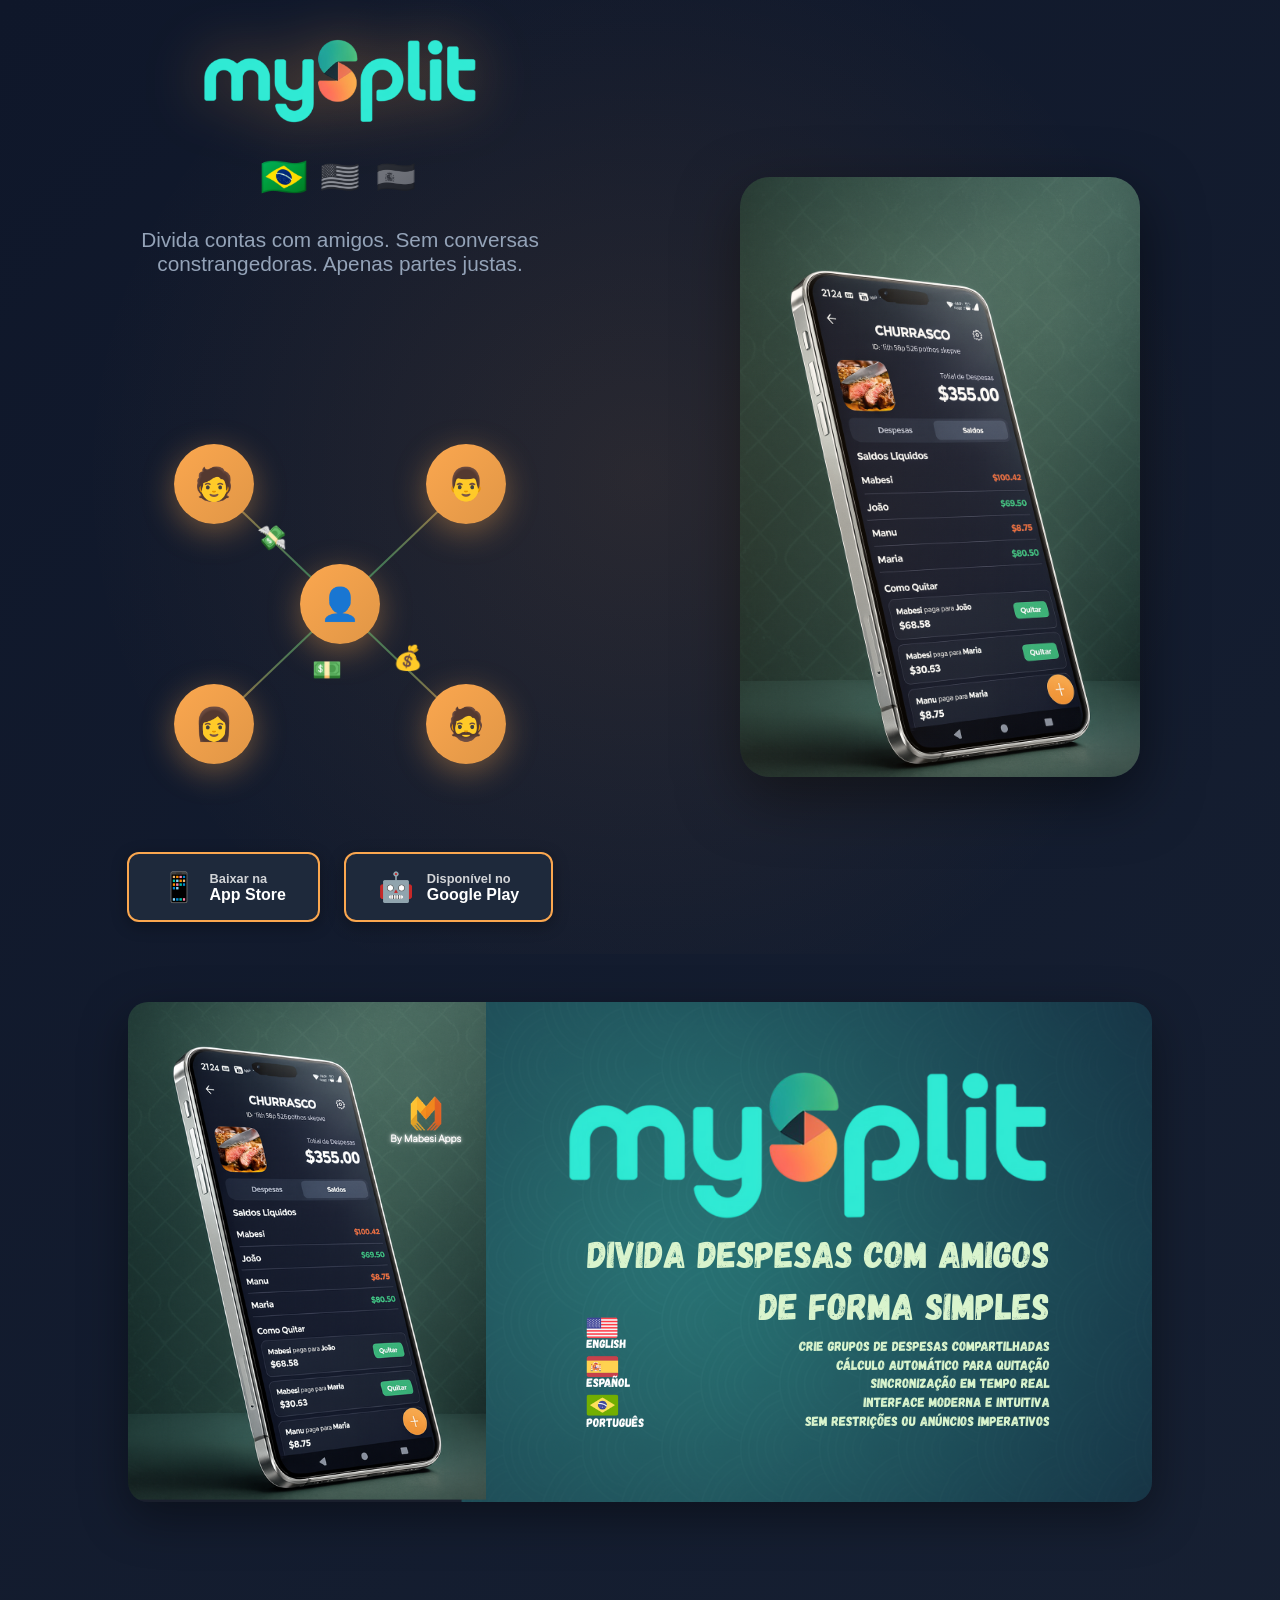
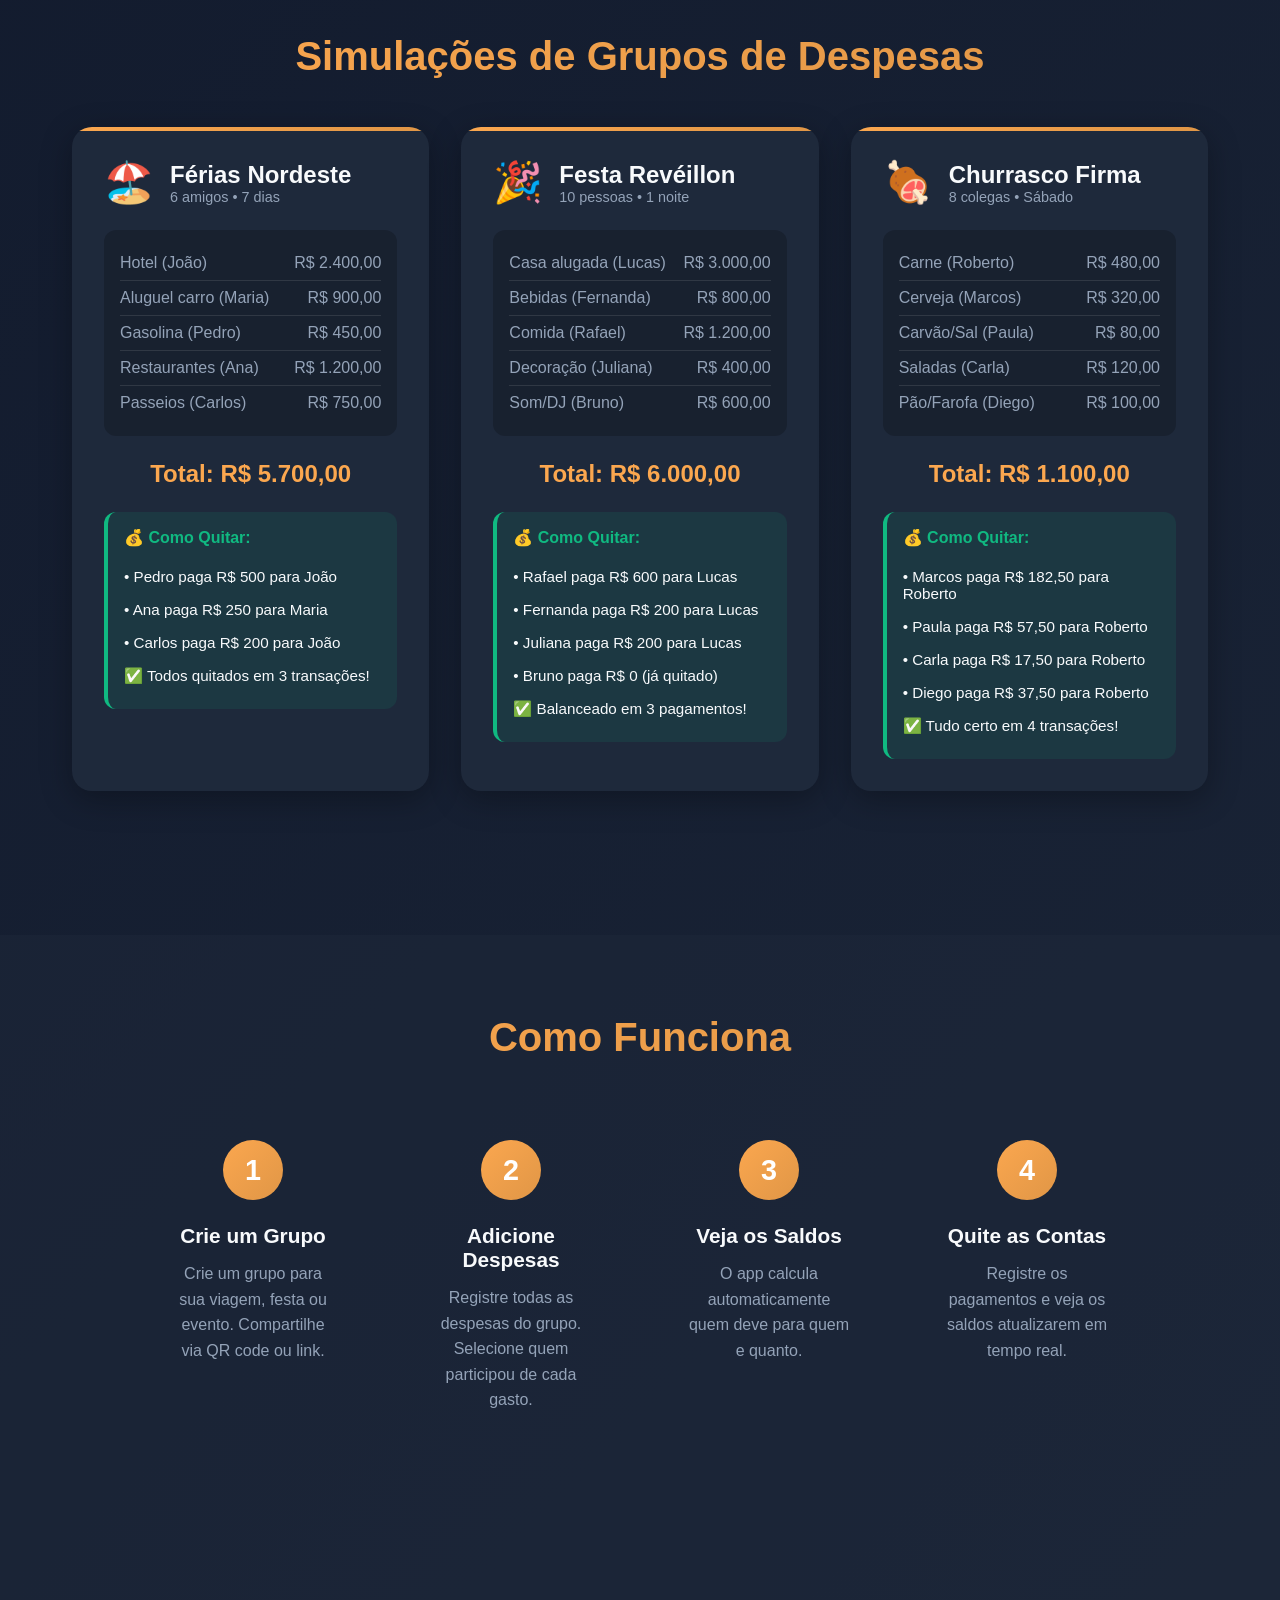
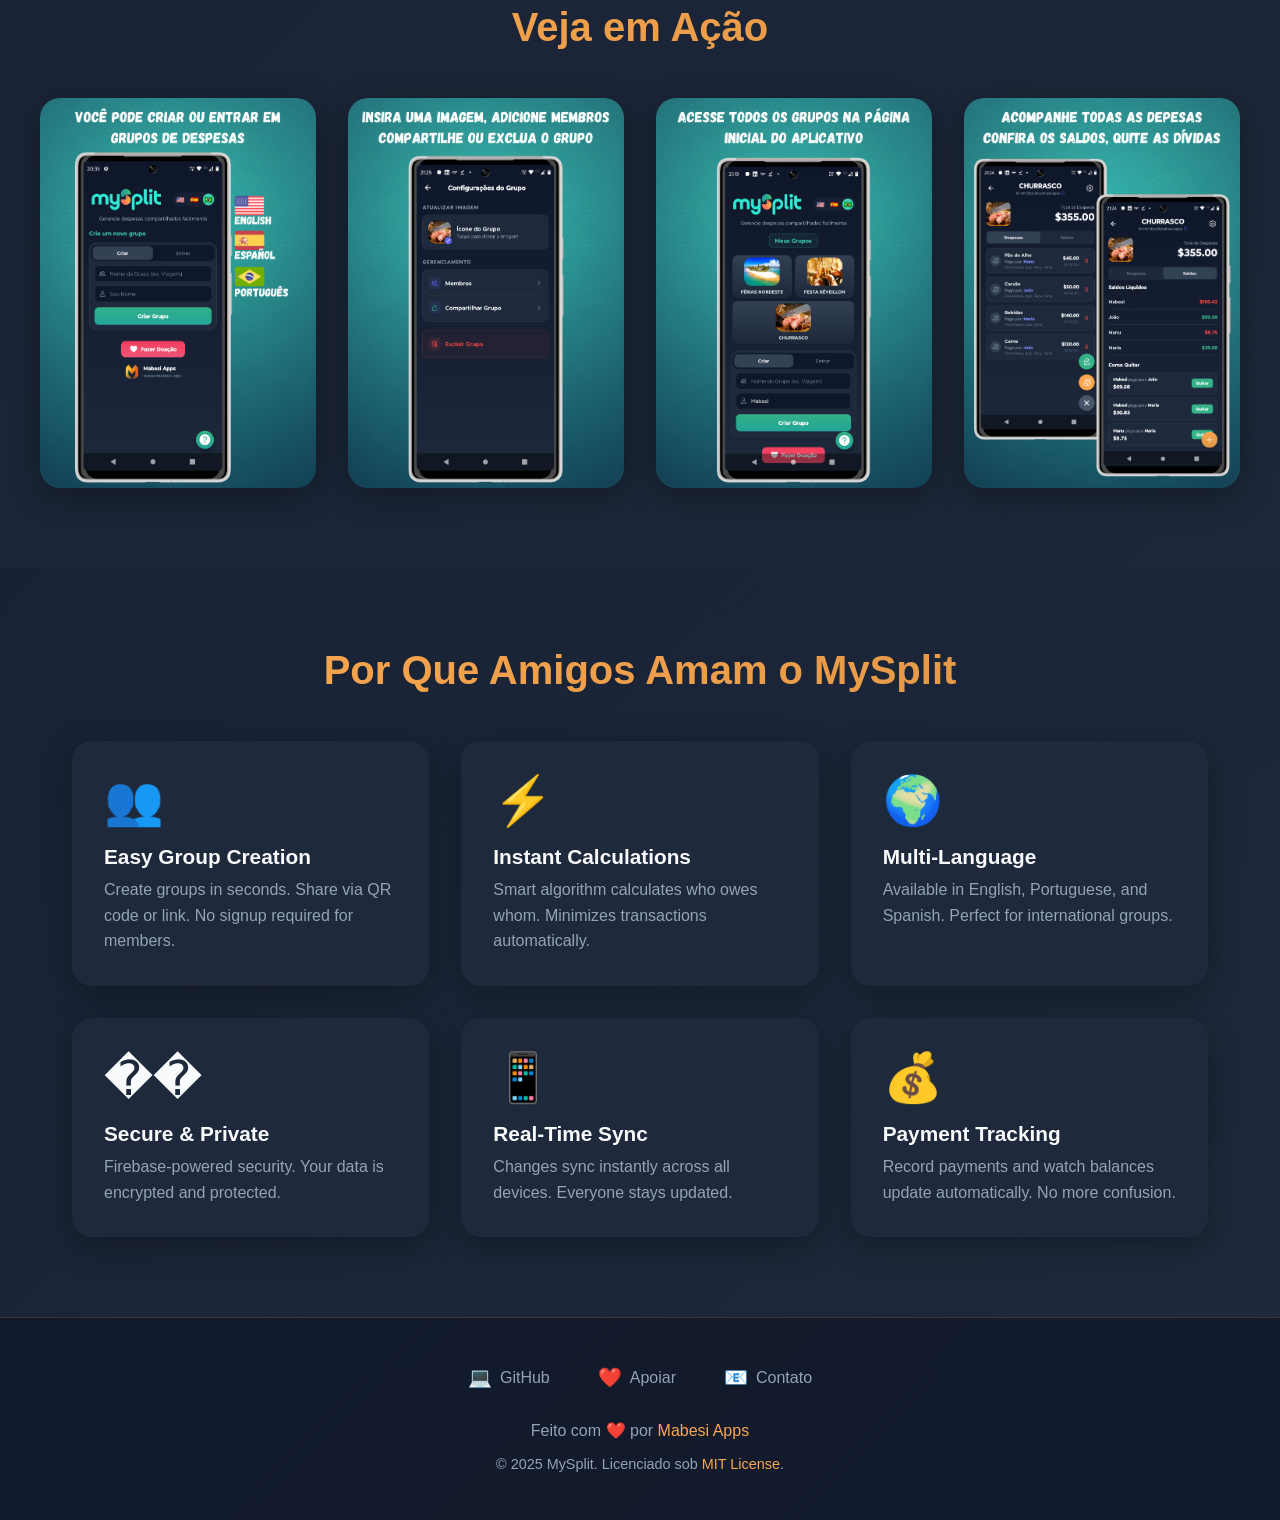
==== mysplit/index.html @ 04f7680a "Add donate and MySplit app pages." ====
<!DOCTYPE html>
<html lang="en">

<head>
    <meta charset="UTF-8">
    <meta name="viewport" content="width=device-width, initial-scale=1.0">
    <title>MySplit - Split Bills with Friends</title>
    <link rel="icon" type="image/x-icon" href="img/favicon.ico">
    <style>
        * {
            margin: 0;
            padding: 0;
            box-sizing: border-box;
        }

        :root {
            --primary-orange: #fba74f;
            --secondary-orange: #e09646;
            --dark-bg: #0F172A;
            --card-bg: #1E293B;
            --text-light: #F8FAFC;
            --text-gray: #94A3B8;
            --success-green: #10B981;
            --pending-orange: #fba74f;
        }

        body {
            font-family: 'Segoe UI', Tahoma, Geneva, Verdana, sans-serif;
            background: linear-gradient(135deg, #0F172A 0%, #1E293B 100%);
            color: var(--text-light);
            overflow-x: hidden;
        }

        .hero {
            min-height: 100vh;
            display: grid;
            grid-template-columns: 1fr 1fr;
            gap: 3rem;
            align-items: center;
            padding: 2rem 4rem;
            position: relative;
            overflow: hidden;
        }

        .hero-left {
            display: flex;
            flex-direction: column;
            align-items: center;
            justify-content: center;
        }

        .hero-right {
            display: flex;
            align-items: center;
            justify-content: center;
        }

        .smartphone-mockup {
            max-width: 400px;
            width: 100%;
            height: auto;
            border-radius: 30px;
            box-shadow: 0 20px 60px rgba(0, 0, 0, 0.5);
            animation: float 6s ease-in-out infinite;
        }

        @keyframes float {

            0%,
            100% {
                transform: translateY(0px);
            }

            50% {
                transform: translateY(-20px);
            }
        }

        .hero::before {
            content: '';
            position: absolute;
            top: 0;
            left: 0;
            right: 0;
            bottom: 0;
            background: radial-gradient(circle at 50% 50%, rgba(251, 167, 79, 0.1) 0%, transparent 70%);
            pointer-events: none;
        }

        .logo-container {
            text-align: center;
            margin-bottom: 2rem;
            z-index: 10;
        }

        .logo-container img {
            width: 280px;
            height: auto;
            margin-bottom: 1.5rem;
            filter: drop-shadow(0 0 30px rgba(251, 167, 79, 0.4));
        }

        .language-switcher {
            display: flex;
            gap: 1rem;
            justify-content: center;
            margin-bottom: 2rem;
        }

        .lang-flag {
            font-size: 2rem;
            cursor: pointer;
            opacity: 0.5;
            transition: all 0.3s ease;
            filter: grayscale(100%);
        }

        .lang-flag:hover,
        .lang-flag.active {
            opacity: 1;
            filter: grayscale(0%);
            transform: scale(1.2);
        }

        .hero p {
            font-size: 1.3rem;
            color: var(--text-gray);
            max-width: 600px;
            margin: 0 auto 3rem;
            text-align: center;
        }

        .avatar-network {
            position: relative;
            width: 100%;
            max-width: 800px;
            height: 400px;
            margin: 3rem auto;
        }

        .avatar {
            position: absolute;
            width: 80px;
            height: 80px;
            border-radius: 50%;
            background: linear-gradient(135deg, var(--primary-orange), var(--secondary-orange));
            display: flex;
            align-items: center;
            justify-content: center;
            font-size: 2rem;
            font-weight: bold;
            color: white;
            box-shadow: 0 8px 32px rgba(251, 167, 79, 0.4);
            cursor: pointer;
            transition: transform 0.3s ease;
            z-index: 5;
        }

        .avatar:hover {
            transform: scale(1.1);
        }

        .avatar-1 {
            top: 50%;
            left: 50%;
            transform: translate(-50%, -50%);
        }

        .avatar-2 {
            top: 10%;
            left: 20%;
        }

        .avatar-3 {
            top: 10%;
            right: 20%;
        }

        .avatar-4 {
            bottom: 10%;
            left: 20%;
        }

        .avatar-5 {
            bottom: 10%;
            right: 20%;
        }

        .connection-line {
            position: absolute;
            height: 2px;
            background: linear-gradient(90deg, var(--success-green), var(--pending-orange));
            transform-origin: left center;
            opacity: 0.6;
            z-index: 1;
        }

        .money-flow {
            position: absolute;
            font-size: 1.5rem;
            animation: flow 3s ease-in-out infinite;
            z-index: 10;
        }

        @keyframes flow {

            0%,
            100% {
                opacity: 0;
                transform: translateY(0);
            }

            50% {
                opacity: 1;
                transform: translateY(-20px);
            }
        }

        .store-buttons {
            display: flex;
            gap: 1.5rem;
            justify-content: center;
            flex-wrap: wrap;
            z-index: 10;
        }

        .store-button {
            display: inline-flex;
            align-items: center;
            gap: 0.8rem;
            padding: 1rem 2rem;
            font-size: 1rem;
            font-weight: 600;
            color: white;
            background: var(--card-bg);
            border: 2px solid var(--primary-orange);
            border-radius: 12px;
            cursor: pointer;
            text-decoration: none;
            box-shadow: 0 4px 16px rgba(0, 0, 0, 0.3);
            transition: all 0.3s ease;
        }

        .store-button:hover {
            transform: translateY(-3px);
            box-shadow: 0 8px 24px rgba(251, 167, 79, 0.4);
            background: rgba(251, 167, 79, 0.1);
        }

        .store-icon {
            font-size: 1.8rem;
        }

        /* Banner Section */
        .banner-section {
            padding: 3rem 2rem;
            text-align: center;
        }

        .banner-section img {
            max-width: 100%;
            height: auto;
            border-radius: 20px;
            box-shadow: 0 16px 48px rgba(0, 0, 0, 0.4);
        }

        /* Simulations Section */
        .simulations-section {
            padding: 5rem 2rem;
            max-width: 1200px;
            margin: 0 auto;
        }

        .stories-section {
            padding: 5rem 2rem;
            max-width: 1200px;
            margin: 0 auto;
        }

        .section-title {
            text-align: center;
            font-size: 2.5rem;
            font-weight: 800;
            margin-bottom: 3rem;
            background: linear-gradient(135deg, var(--primary-orange), var(--secondary-orange));
            -webkit-background-clip: text;
            -webkit-text-fill-color: transparent;
            background-clip: text;
        }

        .stories-grid {
            display: grid;
            grid-template-columns: repeat(auto-fit, minmax(300px, 1fr));
            gap: 2rem;
            margin-bottom: 4rem;
        }

        .simulation-card {
            background: var(--card-bg);
            border-radius: 20px;
            padding: 2rem;
            box-shadow: 0 8px 32px rgba(0, 0, 0, 0.3);
            transition: transform 0.3s ease, box-shadow 0.3s ease;
            position: relative;
            overflow: hidden;
        }

        .simulation-card::before {
            content: '';
            position: absolute;
            top: 0;
            left: 0;
            right: 0;
            height: 4px;
            background: linear-gradient(90deg, var(--primary-orange), var(--secondary-orange));
        }

        .simulation-card:hover {
            transform: translateY(-10px);
            box-shadow: 0 16px 48px rgba(251, 167, 79, 0.3);
        }

        .simulation-header {
            display: flex;
            align-items: center;
            gap: 1rem;
            margin-bottom: 1.5rem;
        }

        .simulation-icon {
            font-size: 2.5rem;
        }

        .simulation-title {
            font-size: 1.5rem;
            font-weight: 700;
        }

        .simulation-subtitle {
            color: var(--text-gray);
            font-size: 0.9rem;
        }

        .expense-list {
            margin: 1.5rem 0;
            padding: 1rem;
            background: rgba(0, 0, 0, 0.2);
            border-radius: 12px;
        }

        .expense-item {
            display: flex;
            justify-content: space-between;
            padding: 0.5rem 0;
            color: var(--text-gray);
            border-bottom: 1px solid rgba(255, 255, 255, 0.1);
        }

        .expense-item:last-child {
            border-bottom: none;
        }

        .expense-total {
            font-size: 1.5rem;
            font-weight: 800;
            color: var(--primary-orange);
            margin: 1rem 0;
            text-align: center;
        }

        .settlement-section {
            margin-top: 1.5rem;
            padding: 1rem;
            background: rgba(16, 185, 129, 0.1);
            border-radius: 12px;
            border-left: 4px solid var(--success-green);
        }

        .settlement-title {
            font-weight: 700;
            color: var(--success-green);
            margin-bottom: 0.8rem;
        }

        .settlement-item {
            padding: 0.5rem 0;
            color: var(--text-light);
            font-size: 0.95rem;
        }

        .screenshots-section {
            padding: 5rem 2rem;
            background: rgba(30, 41, 59, 0.5);
        }

        .screenshots-container {
            max-width: 1200px;
            margin: 0 auto;
            display: grid;
            grid-template-columns: repeat(auto-fit, minmax(250px, 1fr));
            gap: 2rem;
        }

        .screenshot-card {
            border-radius: 20px;
            overflow: hidden;
            box-shadow: 0 8px 32px rgba(0, 0, 0, 0.3);
            transition: transform 0.3s ease;
        }

        .screenshot-card:hover {
            transform: scale(1.05);
        }

        .screenshot-card img {
            width: 100%;
            height: auto;
            display: block;
        }

        /* How It Works Section */
        .how-it-works {
            padding: 5rem 2rem;
            background: rgba(30, 41, 59, 0.5);
        }

        .how-it-works-container {
            max-width: 1000px;
            margin: 0 auto;
        }

        .steps-grid {
            display: grid;
            grid-template-columns: repeat(4, 1fr);
            gap: 2rem;
            margin-top: 3rem;
        }

        .step-card {
            text-align: center;
            padding: 2rem;
        }

        .step-number {
            width: 60px;
            height: 60px;
            margin: 0 auto 1.5rem;
            background: linear-gradient(135deg, var(--primary-orange), var(--secondary-orange));
            border-radius: 50%;
            display: flex;
            align-items: center;
            justify-content: center;
            font-size: 1.8rem;
            font-weight: 800;
            color: white;
        }

        .step-title {
            font-size: 1.3rem;
            font-weight: 700;
            margin-bottom: 0.8rem;
        }

        .step-description {
            color: var(--text-gray);
            line-height: 1.6;
        }

        .smartphone-preview {
            text-align: center;
            margin-top: 3rem;
        }

        .smartphone-preview img {
            max-width: 300px;
            height: auto;
            border-radius: 20px;
            box-shadow: 0 16px 48px rgba(0, 0, 0, 0.4);
        }

        .live-stats {
            padding: 5rem 2rem;
            text-align: center;
        }

        .stats-grid {
            display: grid;
            grid-template-columns: repeat(auto-fit, minmax(200px, 1fr));
            gap: 2rem;
            max-width: 1000px;
            margin: 3rem auto;
        }

        .stat-card {
            background: var(--card-bg);
            padding: 2rem;
            border-radius: 20px;
            box-shadow: 0 8px 32px rgba(0, 0, 0, 0.3);
        }

        .stat-number {
            font-size: 3rem;
            font-weight: 800;
            background: linear-gradient(135deg, var(--primary-orange), var(--secondary-orange));
            -webkit-background-clip: text;
            -webkit-text-fill-color: transparent;
            background-clip: text;
        }

        .stat-label {
            color: var(--text-gray);
            margin-top: 0.5rem;
        }

        .features-section {
            padding: 5rem 2rem;
            max-width: 1200px;
            margin: 0 auto;
        }

        .features-grid {
            display: grid;
            grid-template-columns: repeat(auto-fit, minmax(280px, 1fr));
            gap: 2rem;
        }

        .feature-card {
            background: var(--card-bg);
            padding: 2rem;
            border-radius: 20px;
            box-shadow: 0 8px 32px rgba(0, 0, 0, 0.3);
            transition: all 0.3s ease;
        }

        .feature-card:hover {
            transform: translateY(-5px);
            box-shadow: 0 12px 48px rgba(251, 167, 79, 0.2);
        }

        .feature-icon {
            font-size: 3rem;
            margin-bottom: 1rem;
        }

        .feature-title {
            font-size: 1.3rem;
            font-weight: 700;
            margin-bottom: 0.5rem;
        }

        .feature-description {
            color: var(--text-gray);
            line-height: 1.6;
        }

        footer {
            padding: 3rem 2rem;
            text-align: center;
            background: rgba(15, 23, 42, 0.8);
            border-top: 1px solid rgba(251, 167, 79, 0.2);
        }

        .footer-links {
            display: flex;
            justify-content: center;
            gap: 3rem;
            margin-bottom: 2rem;
            flex-wrap: wrap;
        }

        .footer-link {
            display: flex;
            align-items: center;
            gap: 0.5rem;
            color: var(--text-gray);
            text-decoration: none;
            transition: all 0.3s ease;
        }

        .footer-link:hover {
            color: var(--primary-orange);
            transform: translateY(-2px);
        }

        .footer-link-icon {
            font-size: 1.2rem;
        }

        @media (max-width: 1024px) {
            .hero {
                grid-template-columns: 1fr;
                padding: 2rem;
            }

            .hero-right {
                order: -1;
            }

            .smartphone-mockup {
                max-width: 300px;
            }

            .steps-grid {
                grid-template-columns: repeat(2, 1fr);
            }
        }

        @media (max-width: 768px) {
            .logo-container img {
                width: 200px;
            }

            .hero p {
                font-size: 1.1rem;
            }

            .avatar-network {
                height: 300px;
            }

            .steps-grid {
                grid-template-columns: 1fr;
            }

            .avatar {
                width: 60px;
                height: 60px;
                font-size: 1.5rem;
            }

            .section-title {
                font-size: 2rem;
            }
        }
    </style>
</head>

<body>
    <section class="hero">
        <div class="hero-left">
            <div class="logo-container">
                <img src="img/logo.png" alt="MySplit Logo">
                <div class="language-switcher">
                    <span class="lang-flag" data-lang="pt" title="Português">🇧🇷</span>
                    <span class="lang-flag" data-lang="en" title="English">🇺🇸</span>
                    <span class="lang-flag" data-lang="es" title="Español">🇪🇸</span>
                </div>
                <p class="hero-subtitle">Split bills with friends. No awkward conversations. Just fair shares.</p>
            </div>

            <div class="avatar-network">
                <div class="avatar avatar-1">👤</div>
                <div class="avatar avatar-2">🧑</div>
                <div class="avatar avatar-3">👨</div>
                <div class="avatar avatar-4">👩</div>
                <div class="avatar avatar-5">🧔</div>

                <div class="money-flow" style="top: 30%; left: 35%;">💸</div>
                <div class="money-flow" style="top: 60%; right: 35%; animation-delay: 1s;">💰</div>
                <div class="money-flow" style="bottom: 30%; left: 45%; animation-delay: 2s;">💵</div>
            </div>

            <div class="store-buttons">
                <a href="#" class="store-button">
                    <span class="store-icon">📱</span>
                    <div>
                        <div style="font-size: 0.8rem; opacity: 0.8;" class="store-text-small">Download on the</div>
                        <div class="store-text-large">App Store</div>
                    </div>
                </a>
                <a href="#" class="store-button">
                    <span class="store-icon">🤖</span>
                    <div>
                        <div style="font-size: 0.8rem; opacity: 0.8;" class="store-text-small">Get it on</div>
                        <div class="store-text-large">Google Play</div>
                    </div>
                </a>
            </div>
        </div>

        <div class="hero-right">
            <img src="img/01_smartphone_view.png" alt="MySplit App" class="smartphone-mockup">
        </div>
    </section>

    <!-- Banner Section -->
    <section class="banner-section">
        <img src="img/banner.png" alt="MySplit Banner">
    </section>

    <!-- Simulations Section -->
    <section class="simulations-section">
        <h2 class="section-title">Simulações de Grupos de Despesas</h2>
        <div class="stories-grid">
            <div class="simulation-card">
                <div class="simulation-header">
                    <span class="simulation-icon">🏖️</span>
                    <div>
                        <div class="simulation-title">Férias Nordeste</div>
                        <div class="simulation-subtitle">6 amigos • 7 dias</div>
                    </div>
                </div>

                <div class="expense-list">
                    <div class="expense-item">
                        <span>Hotel (João)</span>
                        <span>R$ 2.400,00</span>
                    </div>
                    <div class="expense-item">
                        <span>Aluguel carro (Maria)</span>
                        <span>R$ 900,00</span>
                    </div>
                    <div class="expense-item">
                        <span>Gasolina (Pedro)</span>
                        <span>R$ 450,00</span>
                    </div>
                    <div class="expense-item">
                        <span>Restaurantes (Ana)</span>
                        <span>R$ 1.200,00</span>
                    </div>
                    <div class="expense-item">
                        <span>Passeios (Carlos)</span>
                        <span>R$ 750,00</span>
                    </div>
                </div>

                <div class="expense-total">Total: R$ 5.700,00</div>

                <div class="settlement-section">
                    <div class="settlement-title">💰 Como Quitar:</div>
                    <div class="settlement-item">• Pedro paga R$ 500 para João</div>
                    <div class="settlement-item">• Ana paga R$ 250 para Maria</div>
                    <div class="settlement-item">• Carlos paga R$ 200 para João</div>
                    <div class="settlement-item">✅ Todos quitados em 3 transações!</div>
                </div>
            </div>

            <div class="simulation-card">
                <div class="simulation-header">
                    <span class="simulation-icon">🎉</span>
                    <div>
                        <div class="simulation-title">Festa Revéillon</div>
                        <div class="simulation-subtitle">10 pessoas • 1 noite</div>
                    </div>
                </div>

                <div class="expense-list">
                    <div class="expense-item">
                        <span>Casa alugada (Lucas)</span>
                        <span>R$ 3.000,00</span>
                    </div>
                    <div class="expense-item">
                        <span>Bebidas (Fernanda)</span>
                        <span>R$ 800,00</span>
                    </div>
                    <div class="expense-item">
                        <span>Comida (Rafael)</span>
                        <span>R$ 1.200,00</span>
                    </div>
                    <div class="expense-item">
                        <span>Decoração (Juliana)</span>
                        <span>R$ 400,00</span>
                    </div>
                    <div class="expense-item">
                        <span>Som/DJ (Bruno)</span>
                        <span>R$ 600,00</span>
                    </div>
                </div>

                <div class="expense-total">Total: R$ 6.000,00</div>

                <div class="settlement-section">
                    <div class="settlement-title">💰 Como Quitar:</div>
                    <div class="settlement-item">• Rafael paga R$ 600 para Lucas</div>
                    <div class="settlement-item">• Fernanda paga R$ 200 para Lucas</div>
                    <div class="settlement-item">• Juliana paga R$ 200 para Lucas</div>
                    <div class="settlement-item">• Bruno paga R$ 0 (já quitado)</div>
                    <div class="settlement-item">✅ Balanceado em 3 pagamentos!</div>
                </div>
            </div>

            <div class="simulation-card">
                <div class="simulation-header">
                    <span class="simulation-icon">🍖</span>
                    <div>
                        <div class="simulation-title">Churrasco Firma</div>
                        <div class="simulation-subtitle">8 colegas • Sábado</div>
                    </div>
                </div>

                <div class="expense-list">
                    <div class="expense-item">
                        <span>Carne (Roberto)</span>
                        <span>R$ 480,00</span>
                    </div>
                    <div class="expense-item">
                        <span>Cerveja (Marcos)</span>
                        <span>R$ 320,00</span>
                    </div>
                    <div class="expense-item">
                        <span>Carvão/Sal (Paula)</span>
                        <span>R$ 80,00</span>
                    </div>
                    <div class="expense-item">
                        <span>Saladas (Carla)</span>
                        <span>R$ 120,00</span>
                    </div>
                    <div class="expense-item">
                        <span>Pão/Farofa (Diego)</span>
                        <span>R$ 100,00</span>
                    </div>
                </div>

                <div class="expense-total">Total: R$ 1.100,00</div>

                <div class="settlement-section">
                    <div class="settlement-title">💰 Como Quitar:</div>
                    <div class="settlement-item">• Marcos paga R$ 182,50 para Roberto</div>
                    <div class="settlement-item">• Paula paga R$ 57,50 para Roberto</div>
                    <div class="settlement-item">• Carla paga R$ 17,50 para Roberto</div>
                    <div class="settlement-item">• Diego paga R$ 37,50 para Roberto</div>
                    <div class="settlement-item">✅ Tudo certo em 4 transações!</div>
                </div>
            </div>
        </div>
    </section>

    <!-- How It Works Section -->
    <section class="how-it-works">
        <div class="how-it-works-container">
            <h2 class="section-title">Como Funciona</h2>
            <div class="steps-grid">
                <div class="step-card">
                    <div class="step-number">1</div>
                    <div class="step-title">Crie um Grupo</div>
                    <div class="step-description">
                        Crie um grupo para sua viagem, festa ou evento. Compartilhe via QR code ou link.
                    </div>
                </div>
                <div class="step-card">
                    <div class="step-number">2</div>
                    <div class="step-title">Adicione Despesas</div>
                    <div class="step-description">
                        Registre todas as despesas do grupo. Selecione quem participou de cada gasto.
                    </div>
                </div>
                <div class="step-card">
                    <div class="step-number">3</div>
                    <div class="step-title">Veja os Saldos</div>
                    <div class="step-description">
                        O app calcula automaticamente quem deve para quem e quanto.
                    </div>
                </div>
                <div class="step-card">
                    <div class="step-number">4</div>
                    <div class="step-title">Quite as Contas</div>
                    <div class="step-description">
                        Registre os pagamentos e veja os saldos atualizarem em tempo real.
                    </div>
                </div>
            </div>
        </div>
    </section>

    <!-- Screenshots Section -->
    <section class="screenshots-section">
        <h2 class="section-title">Veja em Ação</h2>
        <div class="screenshots-container">
            <div class="screenshot-card">
                <img src="img/2_create_group.png" alt="Criar Grupo">
            </div>
            <div class="screenshot-card">
                <img src="img/3_config_group.png" alt="Configurar Grupo">
            </div>
            <div class="screenshot-card">
                <img src="img/4_view_groups.png" alt="Ver Grupos">
            </div>
            <div class="screenshot-card">
                <img src="img/5_bills_balances.png" alt="Contas e Saldos">
            </div>
        </div>
    </section>

    <section class="features-section">
        <h2 class="section-title">Why Friends Love MySplit</h2>
        <div class="features-grid">
            <div class="feature-card">
                <div class="feature-icon">👥</div>
                <div class="feature-title">Easy Group Creation</div>
                <div class="feature-description">
                    Create groups in seconds. Share via QR code or link. No signup required for members.
                </div>
            </div>

            <div class="feature-card">
                <div class="feature-icon">⚡</div>
                <div class="feature-title">Instant Calculations</div>
                <div class="feature-description">
                    Smart algorithm calculates who owes whom. Minimizes transactions automatically.
                </div>
            </div>

            <div class="feature-card">
                <div class="feature-icon">🌍</div>
                <div class="feature-title">Multi-Language</div>
                <div class="feature-description">
                    Available in English, Portuguese, and Spanish. Perfect for international groups.
                </div>
            </div>

            <div class="feature-card">
                <div class="feature-icon">��</div>
                <div class="feature-title">Secure & Private</div>
                <div class="feature-description">
                    Firebase-powered security. Your data is encrypted and protected.
                </div>
            </div>

            <div class="feature-card">
                <div class="feature-icon">📱</div>
                <div class="feature-title">Real-Time Sync</div>
                <div class="feature-description">
                    Changes sync instantly across all devices. Everyone stays updated.
                </div>
            </div>

            <div class="feature-card">
                <div class="feature-icon">💰</div>
                <div class="feature-title">Payment Tracking</div>
                <div class="feature-description">
                    Record payments and watch balances update automatically. No more confusion.
                </div>
            </div>
        </div>
    </section>

    <!-- Footer -->
    <footer>
        <div class="footer-links">
            <a href="https://github.com/mabesi/MySplit" target="_blank" class="footer-link">
                <span class="footer-link-icon">💻</span>
                <span>GitHub</span>
            </a>
            <a href="https://mabesi.github.io/apps/donate.html" target="_blank" class="footer-link">
                <span class="footer-link-icon">❤️</span>
                <span>Apoiar</span>
            </a>
            <a href="mailto:mabesiapps@gmail.com" class="footer-link">
                <span class="footer-link-icon">📧</span>
                <span>Contato</span>
            </a>
        </div>
        <p style="color: var(--text-gray);">
            Feito com ❤️ por <a href="https://mabesi.github.io/apps" target="_blank"
                style="color: var(--primary-orange); text-decoration: none;">Mabesi Apps</a>
        </p>
        <p style="color: var(--text-gray); margin-top: 1rem; font-size: 0.9rem;">
            © 2025 MySplit. Licenciado sob <a href="https://opensource.org/license/MIT" target="_blank"
                style="color: var(--primary-orange); text-decoration: none;">MIT License</a>.
        </p>
    </footer>

    <script>
        // Draw connection lines between avatars
        function drawConnections() {
            const network = document.querySelector('.avatar-network');
            const avatars = document.querySelectorAll('.avatar');
            const center = avatars[0];

            for (let i = 1; i < avatars.length; i++) {
                const avatar = avatars[i];
                const line = document.createElement('div');
                line.className = 'connection-line';

                const centerRect = center.getBoundingClientRect();
                const avatarRect = avatar.getBoundingClientRect();
                const networkRect = network.getBoundingClientRect();

                const x1 = centerRect.left + centerRect.width / 2 - networkRect.left;
                const y1 = centerRect.top + centerRect.height / 2 - networkRect.top;
                const x2 = avatarRect.left + avatarRect.width / 2 - networkRect.left;
                const y2 = avatarRect.top + avatarRect.height / 2 - networkRect.top;

                const length = Math.sqrt(Math.pow(x2 - x1, 2) + Math.pow(y2 - y1, 2));
                const angle = Math.atan2(y2 - y1, x2 - x1) * 180 / Math.PI;

                line.style.width = length + 'px';
                line.style.left = x1 + 'px';
                line.style.top = y1 + 'px';
                line.style.transform = 'rotate(' + angle + 'deg)';

                network.appendChild(line);
            }
        }

        window.addEventListener('load', drawConnections);
        window.addEventListener('resize', () => {
            document.querySelectorAll('.connection-line').forEach(line => line.remove());
            drawConnections();
        });
    </script>
</body>

</html>
<script>
    // Translations
    const translations = {
        pt: {
            heroSubtitle: "Divida contas com amigos. Sem conversas constrangedoras. Apenas partes justas.",
            storeSmall1: "Baixar na",
            storeLarge1: "App Store",
            storeSmall2: "Disponível no",
            storeLarge2: "Google Play",
            simulationsTitle: "Simulações de Grupos de Despesas",
            howItWorksTitle: "Como Funciona",
            step1Title: "Crie um Grupo",
            step1Desc: "Crie um grupo para sua viagem, festa ou evento. Compartilhe via QR code ou link.",
            step2Title: "Adicione Despesas",
            step2Desc: "Registre todas as despesas do grupo. Selecione quem participou de cada gasto.",
            step3Title: "Veja os Saldos",
            step3Desc: "O app calcula automaticamente quem deve para quem e quanto.",
            step4Title: "Quite as Contas",
            step4Desc: "Registre os pagamentos e veja os saldos atualizarem em tempo real.",
            screenshotsTitle: "Veja em Ação",
            featuresTitle: "Por Que Amigos Amam o MySplit",
            footerMade: "Feito com ❤️ por",
            footerCopyright: "© 2025 MySplit. Licenciado sob"
        },
        en: {
            heroSubtitle: "Split bills with friends. No awkward conversations. Just fair shares.",
            storeSmall1: "Download on the",
            storeLarge1: "App Store",
            storeSmall2: "Get it on",
            storeLarge2: "Google Play",
            simulationsTitle: "Expense Group Simulations",
            howItWorksTitle: "How It Works",
            step1Title: "Create a Group",
            step1Desc: "Create a group for your trip, party or event. Share via QR code or link.",
            step2Title: "Add Expenses",
            step2Desc: "Record all group expenses. Select who participated in each expense.",
            step3Title: "View Balances",
            step3Desc: "The app automatically calculates who owes whom and how much.",
            step4Title: "Settle Up",
            step4Desc: "Record payments and watch balances update in real-time.",
            screenshotsTitle: "See It In Action",
            featuresTitle: "Why Friends Love MySplit",
            footerMade: "Made with ❤️ by",
            footerCopyright: "© 2025 MySplit. Licensed under"
        },
        es: {
            heroSubtitle: "Divide cuentas con amigos. Sin conversaciones incómodas. Solo partes justas.",
            storeSmall1: "Descargar en",
            storeLarge1: "App Store",
            storeSmall2: "Disponible en",
            storeLarge2: "Google Play",
            simulationsTitle: "Simulaciones de Grupos de Gastos",
            howItWorksTitle: "Cómo Funciona",
            step1Title: "Crea un Grupo",
            step1Desc: "Crea un grupo para tu viaje, fiesta o evento. Comparte vía código QR o enlace.",
            step2Title: "Añade Gastos",
            step2Desc: "Registra todos los gastos del grupo. Selecciona quién participó en cada gasto.",
            step3Title: "Ver Saldos",
            step3Desc: "La app calcula automáticamente quién debe a quién y cuánto.",
            step4Title: "Saldar Cuentas",
            step4Desc: "Registra los pagos y observa cómo se actualizan los saldos en tiempo real.",
            screenshotsTitle: "Míralo en Acción",
            featuresTitle: "Por Qué Los Amigos Aman MySplit",
            footerMade: "Hecho con ❤️ por",
            footerCopyright: "© 2025 MySplit. Licenciado bajo"
        }
    };

    // Set initial language
    let currentLang = 'pt';

    // Apply translations
    function applyTranslations(lang) {
        currentLang = lang;
        const t = translations[lang];

        // Update text content
        document.querySelector('.hero-subtitle').textContent = t.heroSubtitle;
        document.querySelectorAll('.store-text-small')[0].textContent = t.storeSmall1;
        document.querySelectorAll('.store-text-large')[0].textContent = t.storeLarge1;
        document.querySelectorAll('.store-text-small')[1].textContent = t.storeSmall2;
        document.querySelectorAll('.store-text-large')[1].textContent = t.storeLarge2;

        // Update section titles
        const sectionTitles = document.querySelectorAll('.section-title');
        if (sectionTitles[0]) sectionTitles[0].textContent = t.simulationsTitle;
        if (sectionTitles[1]) sectionTitles[1].textContent = t.howItWorksTitle;
        if (sectionTitles[2]) sectionTitles[2].textContent = t.screenshotsTitle;
        if (sectionTitles[3]) sectionTitles[3].textContent = t.featuresTitle;

        // Update steps
        const stepTitles = document.querySelectorAll('.step-title');
        const stepDescs = document.querySelectorAll('.step-description');
        if (stepTitles[0]) stepTitles[0].textContent = t.step1Title;
        if (stepDescs[0]) stepDescs[0].textContent = t.step1Desc;
        if (stepTitles[1]) stepTitles[1].textContent = t.step2Title;
        if (stepDescs[1]) stepDescs[1].textContent = t.step2Desc;
        if (stepTitles[2]) stepTitles[2].textContent = t.step3Title;
        if (stepDescs[2]) stepDescs[2].textContent = t.step3Desc;
        if (stepTitles[3]) stepTitles[3].textContent = t.step4Title;
        if (stepDescs[3]) stepDescs[3].textContent = t.step4Desc;

        // Update active flag
        document.querySelectorAll('.lang-flag').forEach(flag => {
            flag.classList.remove('active');
            if (flag.dataset.lang === lang) {
                flag.classList.add('active');
            }
        });

        // Save preference
        localStorage.setItem('mysplit-lang', lang);
    }

    // Language switcher event listeners
    document.addEventListener('DOMContentLoaded', () => {
        // Load saved language or default to pt
        const savedLang = localStorage.getItem('mysplit-lang') || 'pt';
        applyTranslations(savedLang);

        // Add click listeners to flags
        document.querySelectorAll('.lang-flag').forEach(flag => {
            flag.addEventListener('click', () => {
                applyTranslations(flag.dataset.lang);
            });
        });
    });
</script>
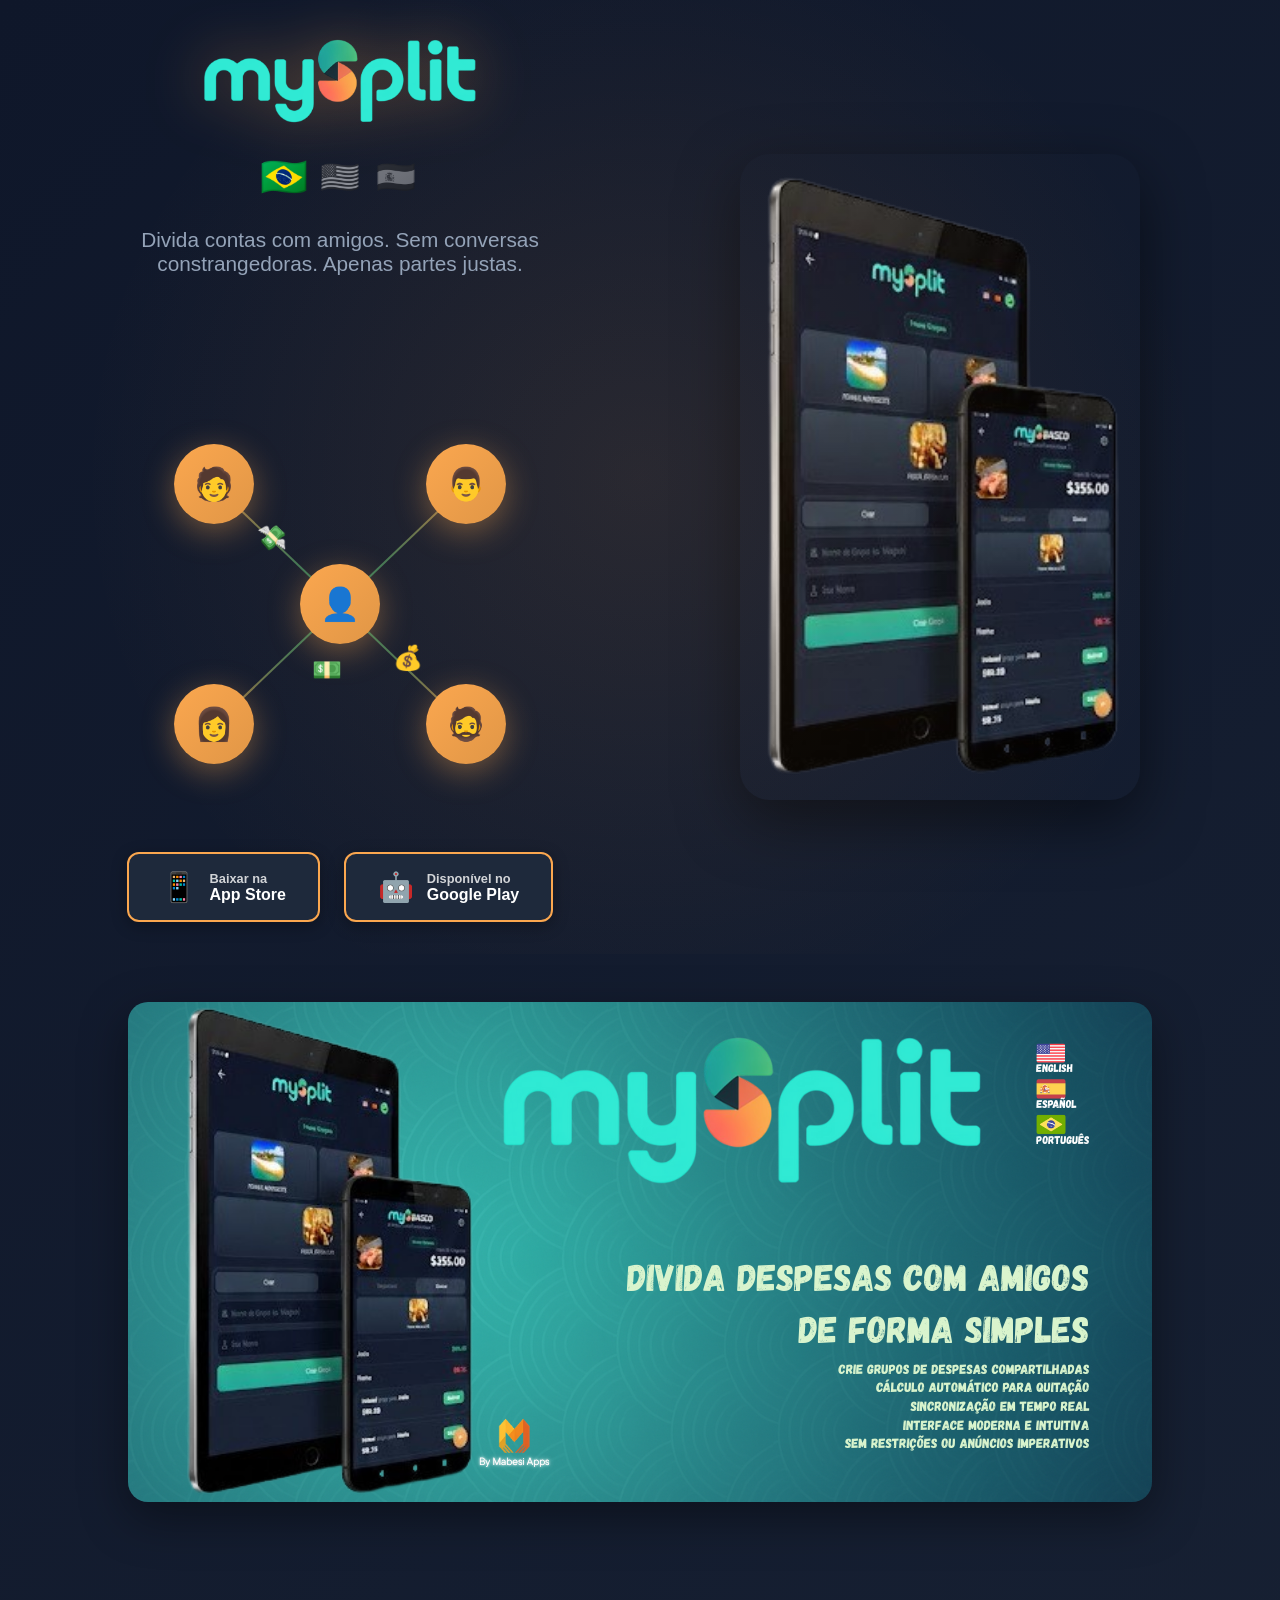
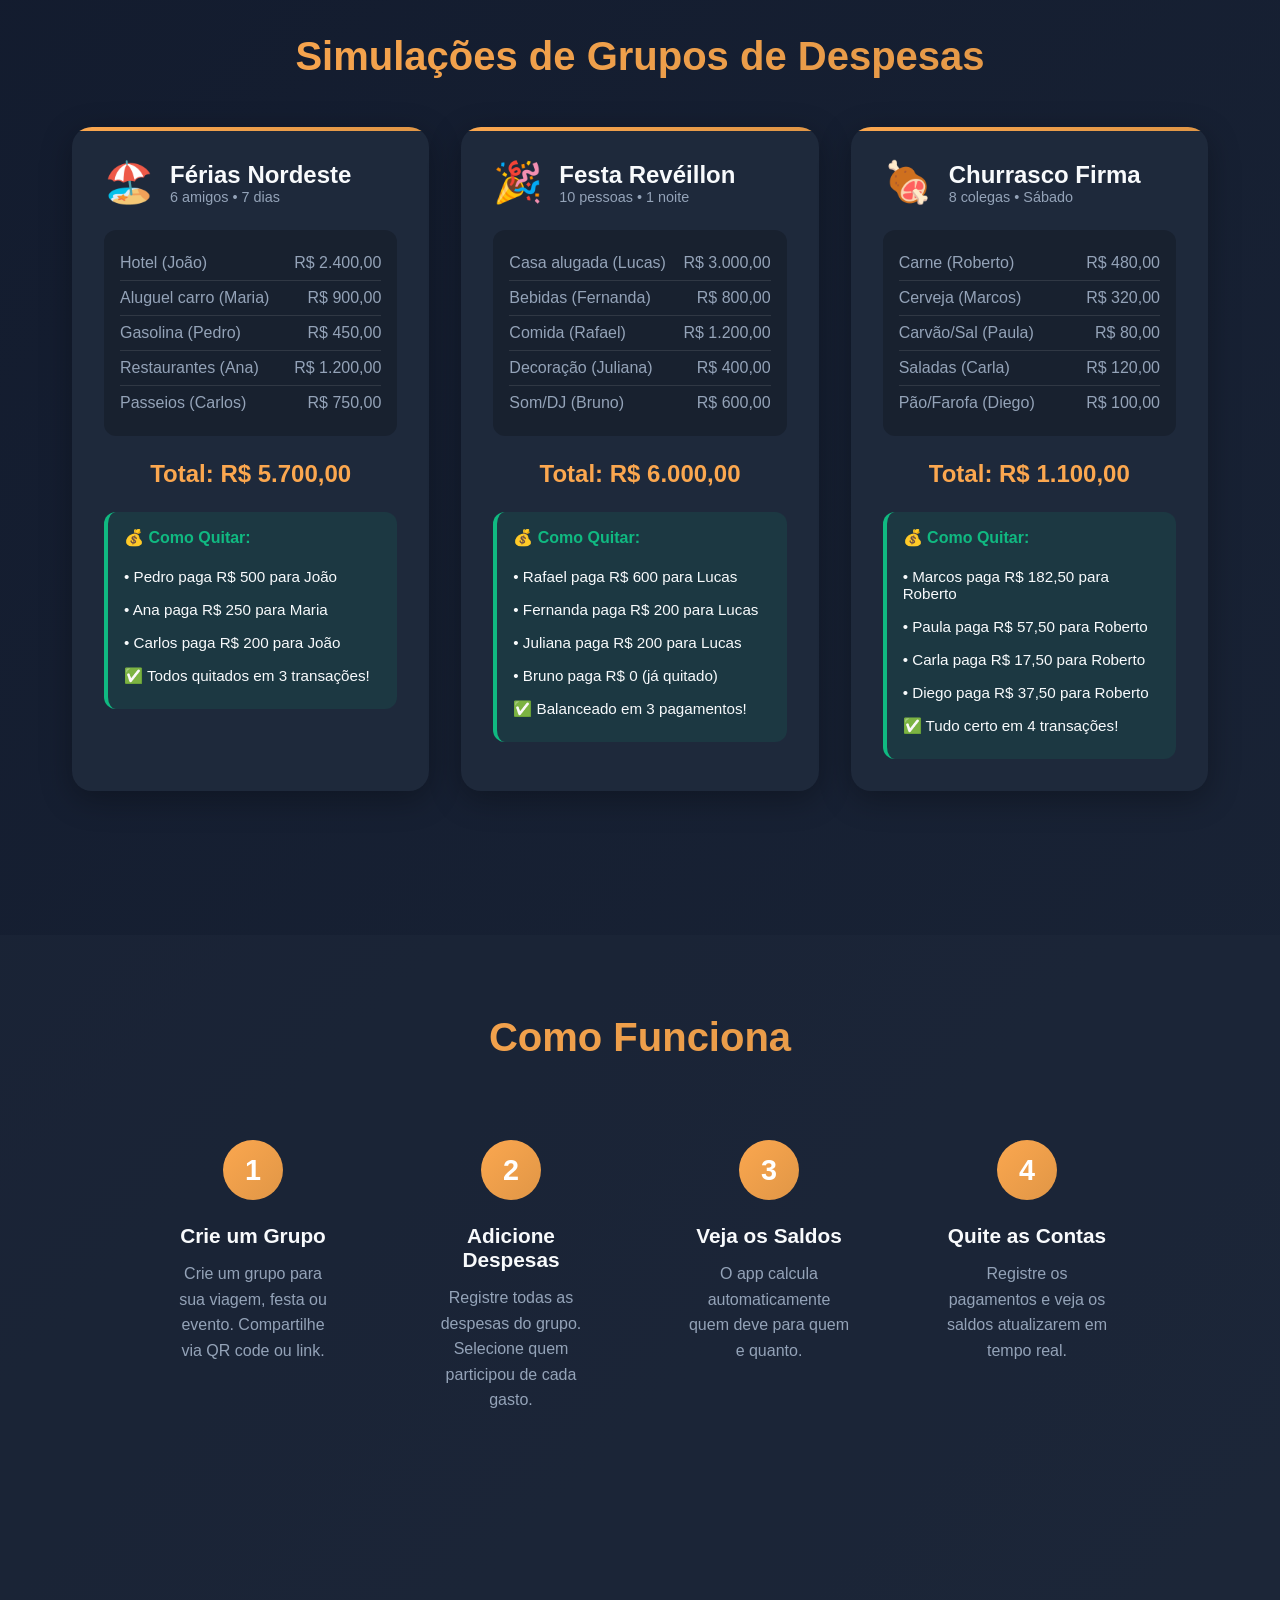
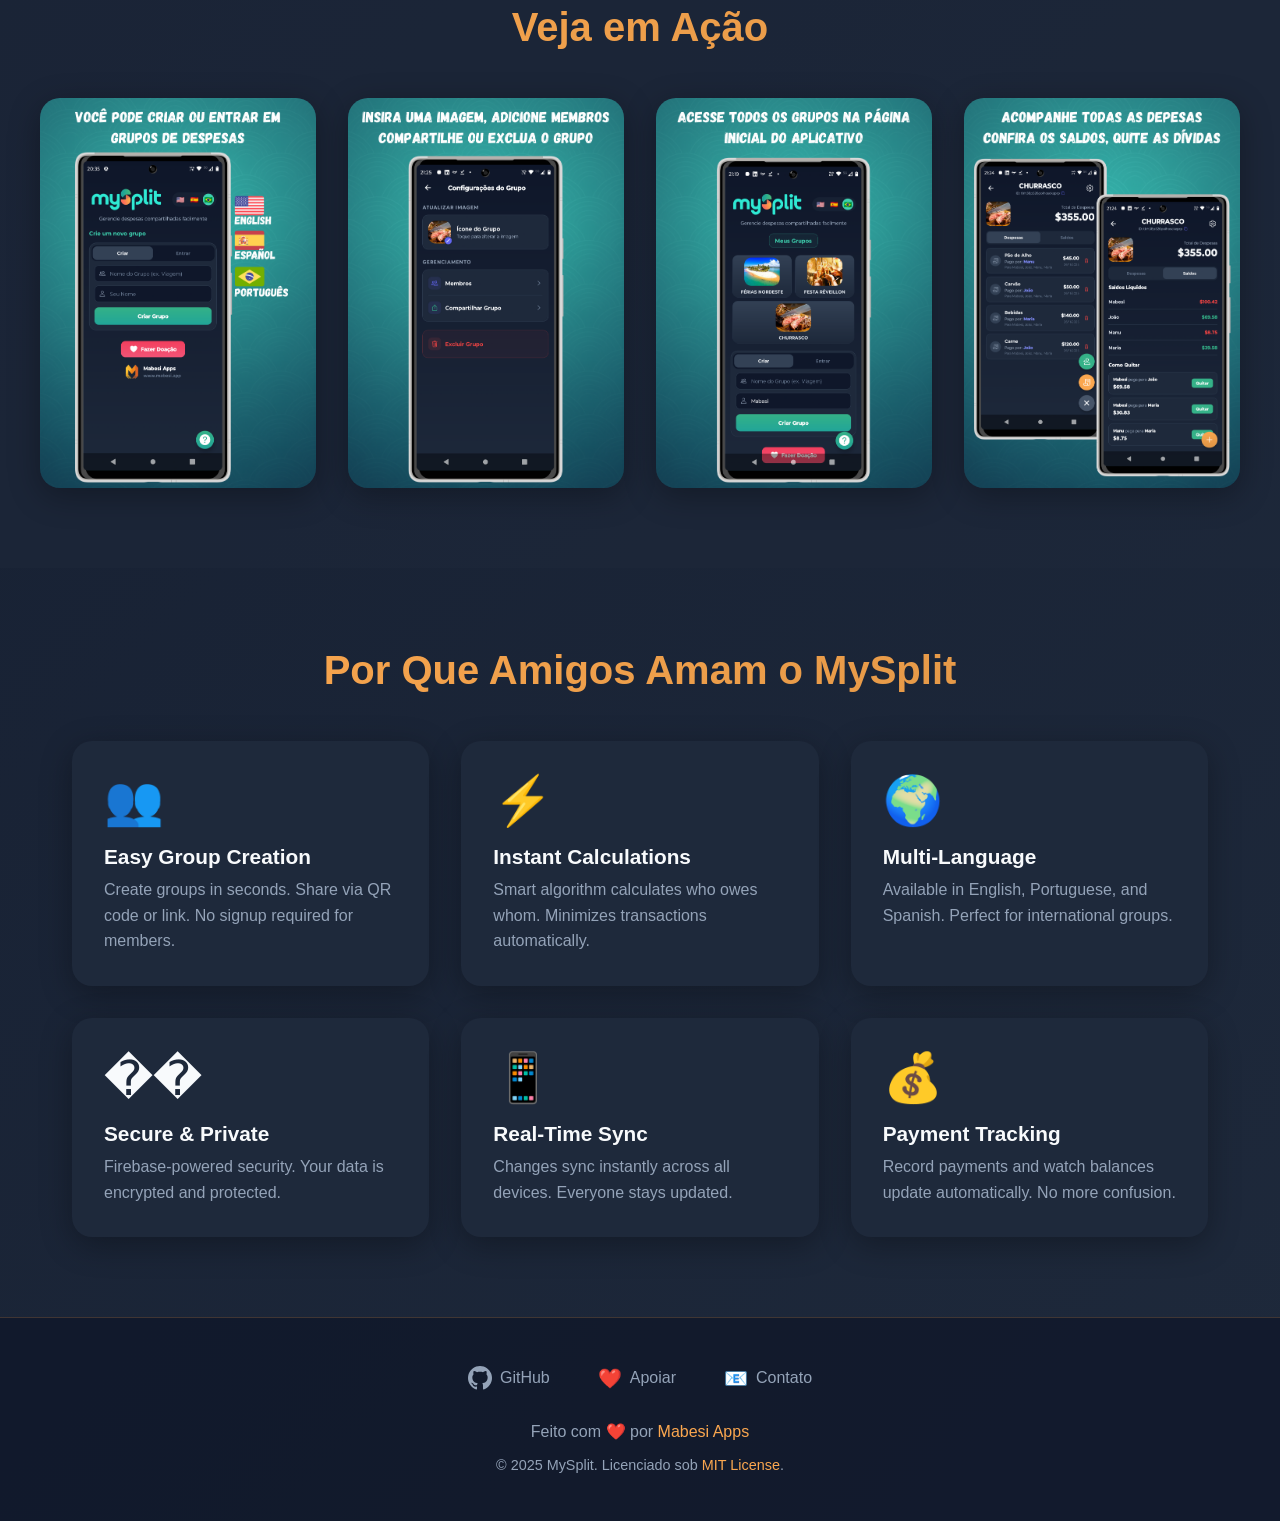
==== commit e5e593a3: "feat: Update app theme and add GitHub icon - Added new Cadrimil landing page with updated theme and " ====
--- a/mysplit/index.html
+++ b/mysplit/index.html
@@ -938,7 +938,11 @@
     <footer>
         <div class="footer-links">
             <a href="https://github.com/mabesi/MySplit" target="_blank" class="footer-link">
-                <span class="footer-link-icon">💻</span>
+                <!-- GitHub Icon -->
+                <svg xmlns="http://www.w3.org/2000/svg" width="24" height="24" viewBox="0 0 24 24" fill="currentColor">
+                    <path
+                        d="M12 0c-6.626 0-12 5.373-12 12 0 5.302 3.438 9.8 8.207 11.387.599.111.793-.261.793-.577v-2.234c-3.338.726-4.033-1.416-4.033-1.416-.546-1.387-1.333-1.756-1.333-1.756-1.089-.745.083-.729.083-.729 1.205.084 1.839 1.237 1.839 1.237 1.07 1.834 2.807 1.304 3.492.997.107-.775.418-1.305.762-1.604-2.665-.305-5.467-1.334-5.467-5.931 0-1.311.469-2.381 1.236-3.221-.124-.303-.535-1.524.117-3.176 0 0 1.008-.322 3.301 1.23.957-.266 1.983-.399 3.003-.404 1.02.005 2.047.138 3.006.404 2.291-1.552 3.297-1.23 3.297-1.23.653 1.653.242 2.874.118 3.176.77.84 1.235 1.911 1.235 3.221 0 4.609-2.807 5.624-5.479 5.921.43.372.823 1.102.823 2.222v3.293c0 .319.192.694.801.576 4.765-1.589 8.199-6.086 8.199-11.386 0-6.627-5.373-12-12-12z" />
+                </svg>
                 <span>GitHub</span>
             </a>
             <a href="https://mabesi.github.io/apps/donate.html" target="_blank" class="footer-link">
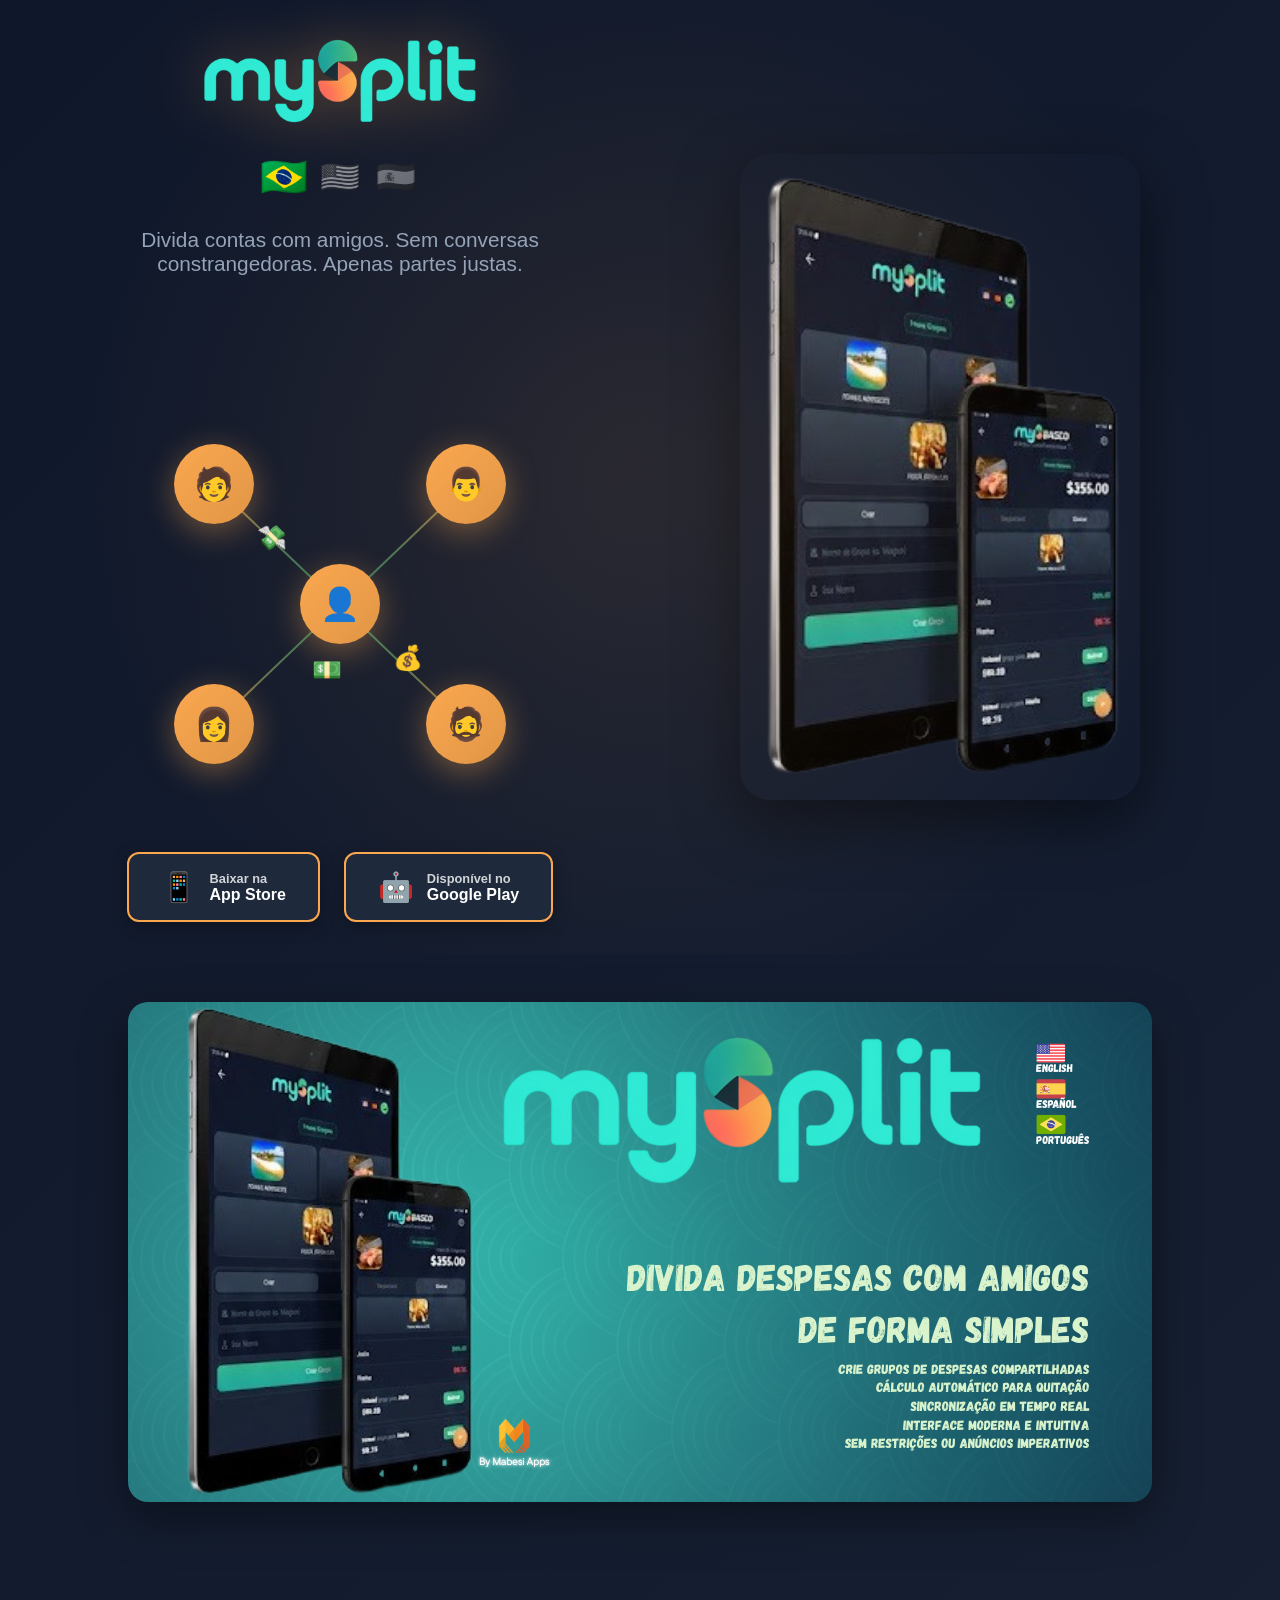
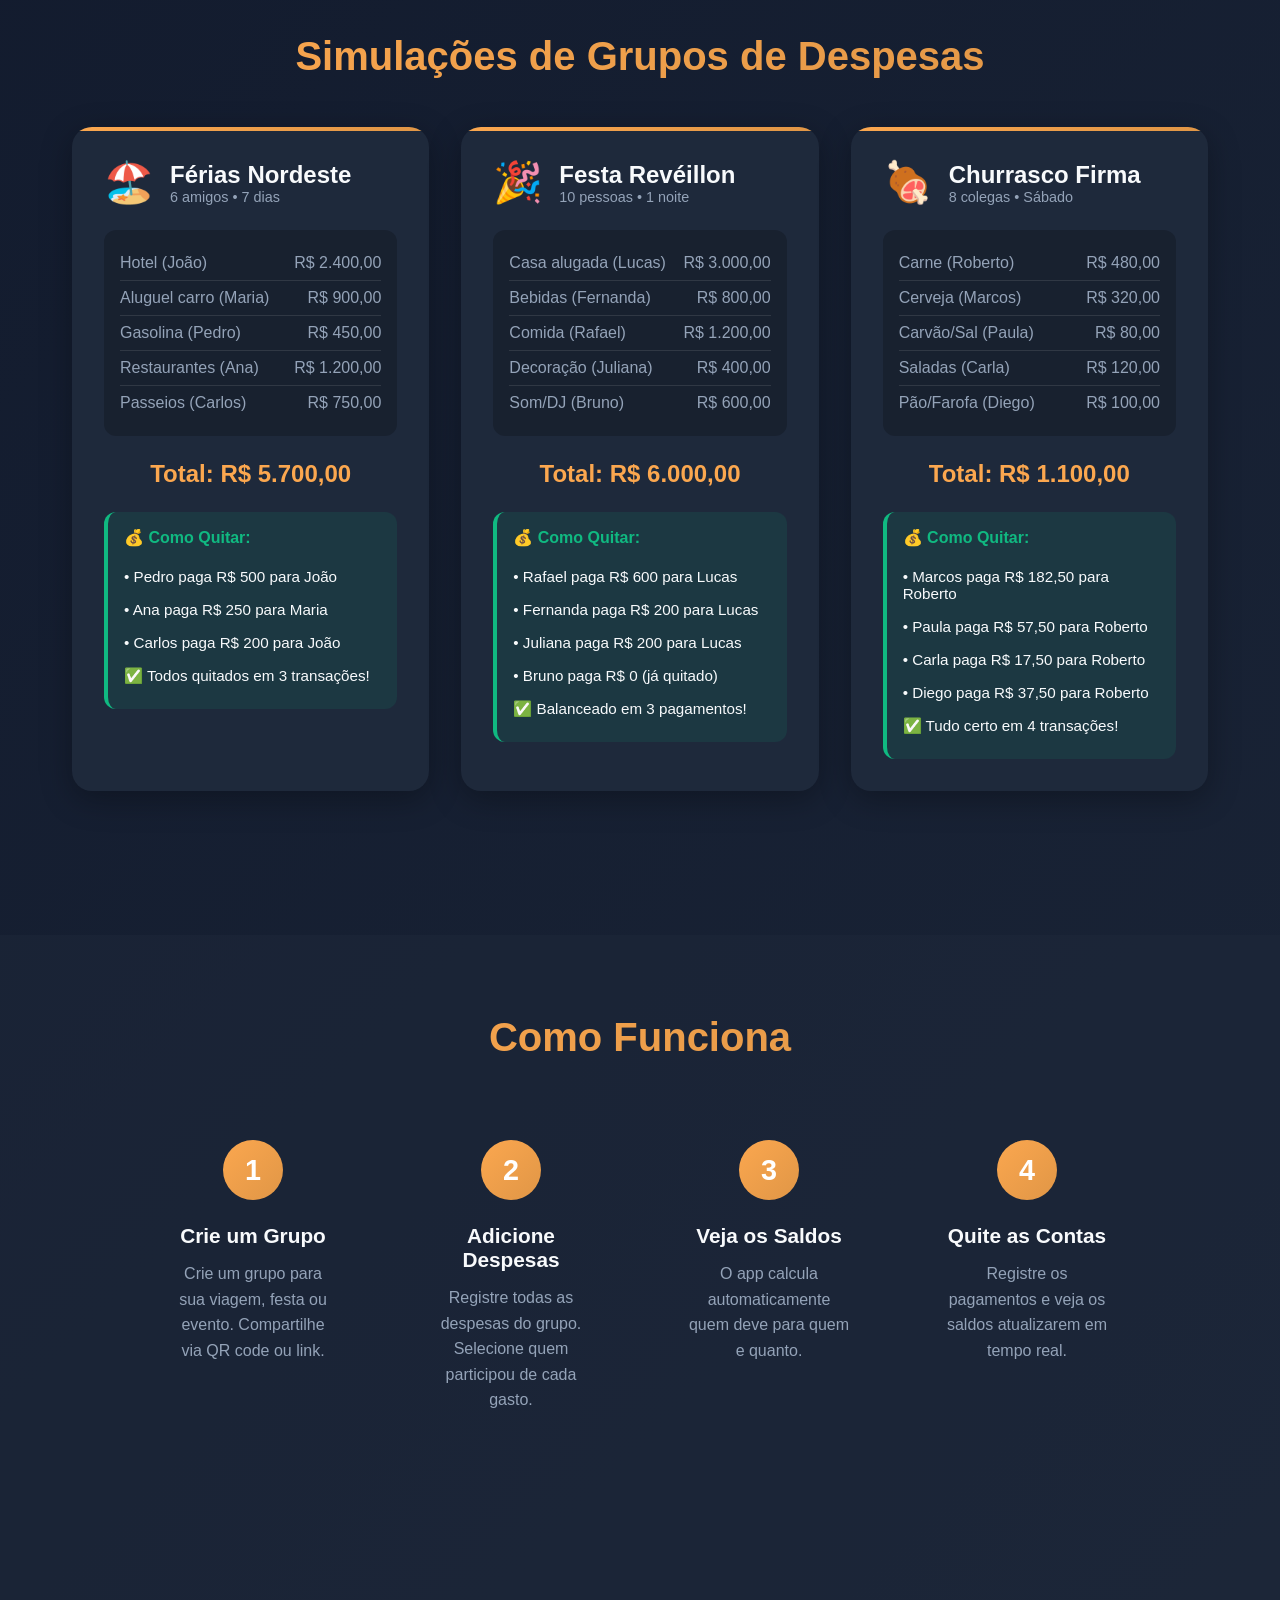
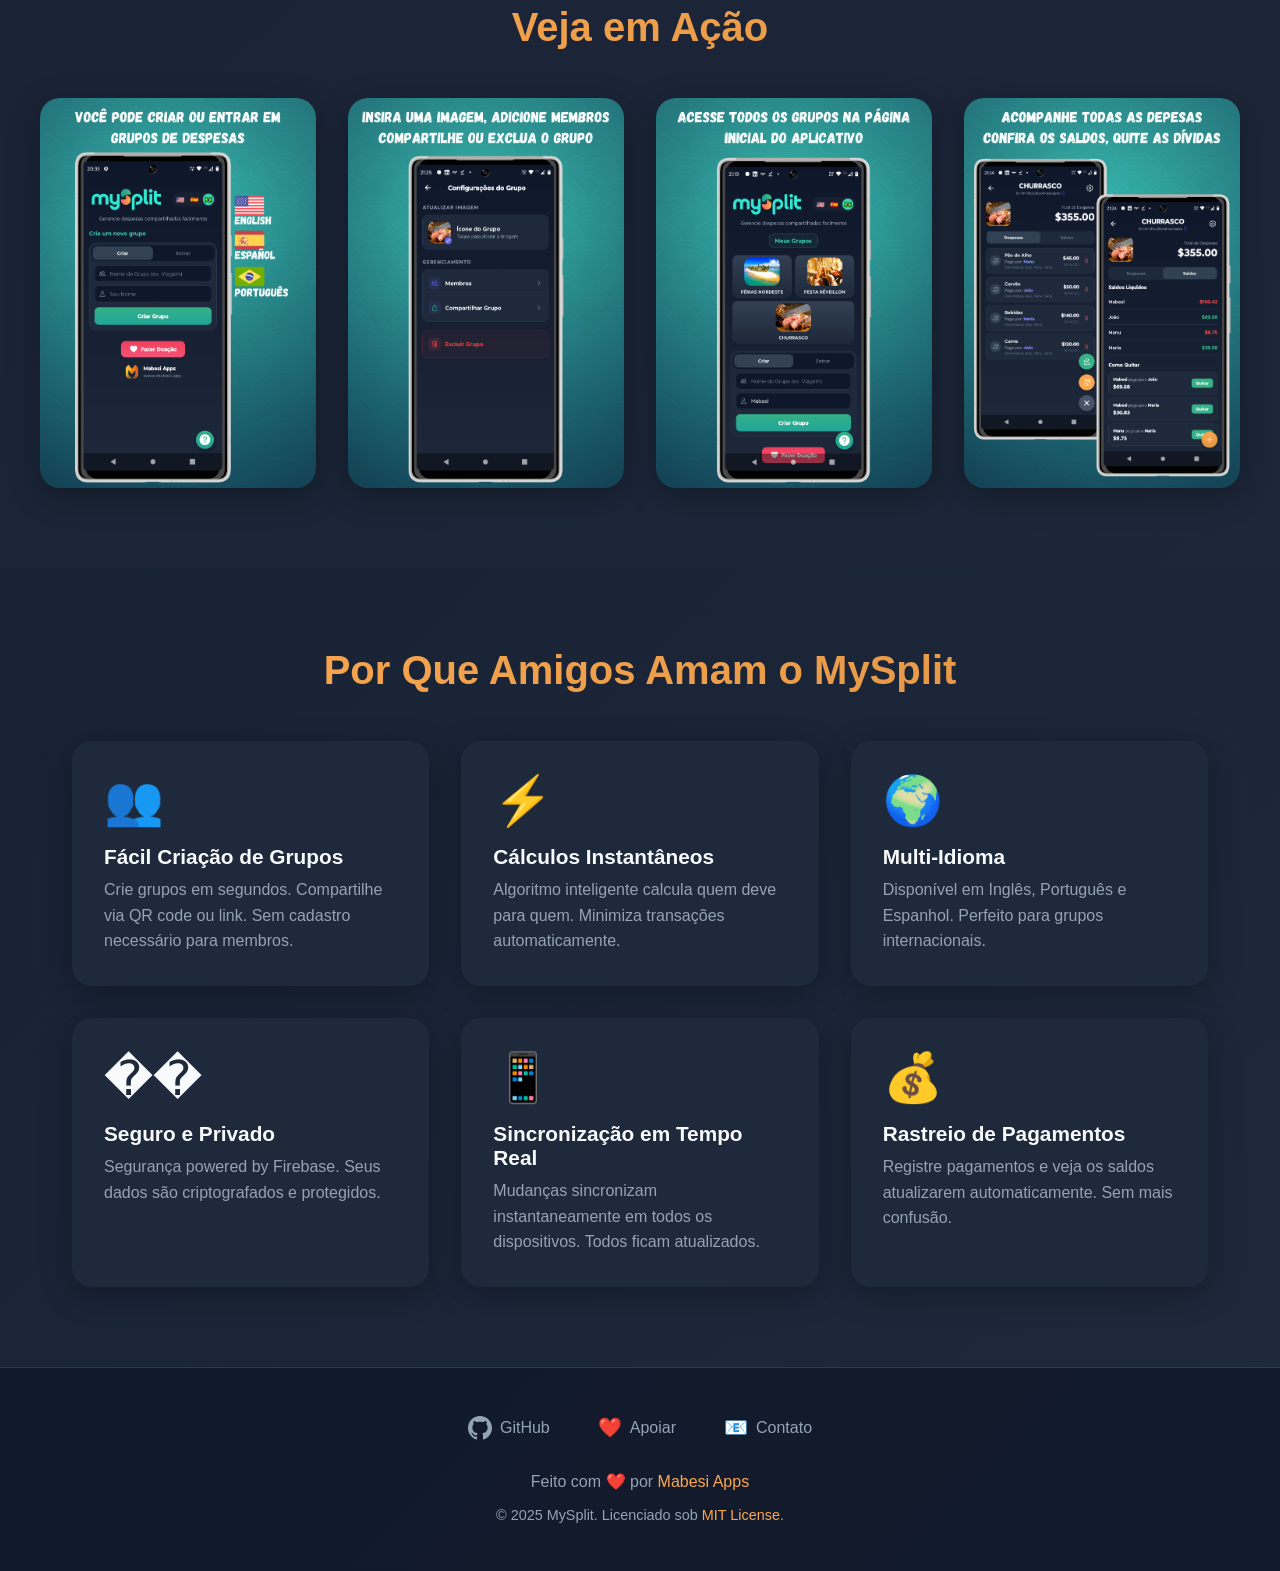
==== commit c965edc6: "feat: Add MySplit translations and update Donate labels - Added translations for Expense Groups and " ====
--- a/mysplit/index.html
+++ b/mysplit/index.html
@@ -1028,7 +1028,64 @@
             screenshotsTitle: "Veja em Ação",
             featuresTitle: "Por Que Amigos Amam o MySplit",
             footerMade: "Feito com ❤️ por",
-            footerCopyright: "© 2025 MySplit. Licenciado sob"
+            footerCopyright: "© 2025 MySplit. Licenciado sob",
+            // Features
+            feature1Title: "Fácil Criação de Grupos",
+            feature1Desc: "Crie grupos em segundos. Compartilhe via QR code ou link. Sem cadastro necessário para membros.",
+            feature2Title: "Cálculos Instantâneos",
+            feature2Desc: "Algoritmo inteligente calcula quem deve para quem. Minimiza transações automaticamente.",
+            feature3Title: "Multi-Idioma",
+            feature3Desc: "Disponível em Inglês, Português e Espanhol. Perfeito para grupos internacionais.",
+            feature4Title: "Seguro e Privado",
+            feature4Desc: "Segurança powered by Firebase. Seus dados são criptografados e protegidos.",
+            feature5Title: "Sincronização em Tempo Real",
+            feature5Desc: "Mudanças sincronizam instantaneamente em todos os dispositivos. Todos ficam atualizados.",
+            feature6Title: "Rastreio de Pagamentos",
+            feature6Desc: "Registre pagamentos e veja os saldos atualizarem automaticamente. Sem mais confusão.",
+            // Sim 1
+            sim1Title: "Férias Nordeste",
+            sim1Sub: "6 amigos • 7 dias",
+            sim1Exp1: "Hotel (João)",
+            sim1Exp2: "Aluguel carro (Maria)",
+            sim1Exp3: "Gasolina (Pedro)",
+            sim1Exp4: "Restaurantes (Ana)",
+            sim1Exp5: "Passeios (Carlos)",
+            sim1Total: "Total: R$ 5.700,00",
+            sim1SettleTitle: "💰 Como Quitar:",
+            sim1Settle1: "• Pedro paga R$ 500 para João",
+            sim1Settle2: "• Ana paga R$ 250 para Maria",
+            sim1Settle3: "• Carlos paga R$ 200 para João",
+            sim1SettleSuccess: "✅ Todos quitados em 3 transações!",
+            // Sim 2
+            sim2Title: "Festa Revéillon",
+            sim2Sub: "10 pessoas • 1 noite",
+            sim2Exp1: "Casa alugada (Lucas)",
+            sim2Exp2: "Bebidas (Fernanda)",
+            sim2Exp3: "Comida (Rafael)",
+            sim2Exp4: "Decoração (Juliana)",
+            sim2Exp5: "Som/DJ (Bruno)",
+            sim2Total: "Total: R$ 6.000,00",
+            sim2SettleTitle: "💰 Como Quitar:",
+            sim2Settle1: "• Rafael paga R$ 600 para Lucas",
+            sim2Settle2: "• Fernanda paga R$ 200 para Lucas",
+            sim2Settle3: "• Juliana paga R$ 200 para Lucas",
+            sim2Settle4: "• Bruno paga R$ 0 (já quitado)",
+            sim2SettleSuccess: "✅ Balanceado em 3 pagamentos!",
+            // Sim 3
+            sim3Title: "Churrasco Firma",
+            sim3Sub: "8 colegas • Sábado",
+            sim3Exp1: "Carne (Roberto)",
+            sim3Exp2: "Cerveja (Marcos)",
+            sim3Exp3: "Carvão/Sal (Paula)",
+            sim3Exp4: "Saladas (Carla)",
+            sim3Exp5: "Pão/Farofa (Diego)",
+            sim3Total: "Total: R$ 1.100,00",
+            sim3SettleTitle: "💰 Como Quitar:",
+            sim3Settle1: "• Marcos paga R$ 182,50 para Roberto",
+            sim3Settle2: "• Paula paga R$ 57,50 para Roberto",
+            sim3Settle3: "• Carla paga R$ 17,50 para Roberto",
+            sim3Settle4: "• Diego paga R$ 37,50 para Roberto",
+            sim3SettleSuccess: "✅ Tudo certo em 4 transações!"
         },
         en: {
             heroSubtitle: "Split bills with friends. No awkward conversations. Just fair shares.",
@@ -1049,7 +1106,64 @@
             screenshotsTitle: "See It In Action",
             featuresTitle: "Why Friends Love MySplit",
             footerMade: "Made with ❤️ by",
-            footerCopyright: "© 2025 MySplit. Licensed under"
+            footerCopyright: "© 2025 MySplit. Licensed under",
+            // Features
+            feature1Title: "Easy Group Creation",
+            feature1Desc: "Create groups in seconds. Share via QR code or link. No signup required for members.",
+            feature2Title: "Instant Calculations",
+            feature2Desc: "Smart algorithm calculates who owes whom. Minimizes transactions automatically.",
+            feature3Title: "Multi-Language",
+            feature3Desc: "Available in English, Portuguese, and Spanish. Perfect for international groups.",
+            feature4Title: "Secure & Private",
+            feature4Desc: "Firebase-powered security. Your data is encrypted and protected.",
+            feature5Title: "Real-Time Sync",
+            feature5Desc: "Changes sync instantly across all devices. Everyone stays updated.",
+            feature6Title: "Payment Tracking",
+            feature6Desc: "Record payments and watch balances update automatically. No more confusion.",
+            // Sim 1
+            sim1Title: "Northeast Vacation",
+            sim1Sub: "6 friends • 7 days",
+            sim1Exp1: "Hotel (João)",
+            sim1Exp2: "Car Rental (Maria)",
+            sim1Exp3: "Gas (Pedro)",
+            sim1Exp4: "Restaurants (Ana)",
+            sim1Exp5: "Tours (Carlos)",
+            sim1Total: "Total: R$ 5.700,00",
+            sim1SettleTitle: "💰 How to Settle:",
+            sim1Settle1: "• Pedro pays R$ 500 to João",
+            sim1Settle2: "• Ana pays R$ 250 to Maria",
+            sim1Settle3: "• Carlos pays R$ 200 to João",
+            sim1SettleSuccess: "✅ All settled in 3 transactions!",
+            // Sim 2
+            sim2Title: "New Year's Party",
+            sim2Sub: "10 people • 1 night",
+            sim2Exp1: "Rented House (Lucas)",
+            sim2Exp2: "Drinks (Fernanda)",
+            sim2Exp3: "Food (Rafael)",
+            sim2Exp4: "Decoration (Juliana)",
+            sim2Exp5: "Sound/DJ (Bruno)",
+            sim2Total: "Total: R$ 6.000,00",
+            sim2SettleTitle: "💰 How to Settle:",
+            sim2Settle1: "• Rafael pays R$ 600 to Lucas",
+            sim2Settle2: "• Fernanda pays R$ 200 to Lucas",
+            sim2Settle3: "• Juliana pays R$ 200 to Lucas",
+            sim2Settle4: "• Bruno pays R$ 0 (already settled)",
+            sim2SettleSuccess: "✅ Balanced in 3 payments!",
+            // Sim 3
+            sim3Title: "Office BBQ",
+            sim3Sub: "8 colleagues • Saturday",
+            sim3Exp1: "Meat (Roberto)",
+            sim3Exp2: "Beer (Marcos)",
+            sim3Exp3: "Charcoal/Salt (Paula)",
+            sim3Exp4: "Salads (Carla)",
+            sim3Exp5: "Bread/Farofa (Diego)",
+            sim3Total: "Total: R$ 1.100,00",
+            sim3SettleTitle: "💰 How to Settle:",
+            sim3Settle1: "• Marcos pays R$ 182,50 to Roberto",
+            sim3Settle2: "• Paula pays R$ 57,50 to Roberto",
+            sim3Settle3: "• Carla pays R$ 17,50 to Roberto",
+            sim3Settle4: "• Diego pays R$ 37,50 to Roberto",
+            sim3SettleSuccess: "✅ All good in 4 transactions!"
         },
         es: {
             heroSubtitle: "Divide cuentas con amigos. Sin conversaciones incómodas. Solo partes justas.",
@@ -1070,7 +1184,64 @@
             screenshotsTitle: "Míralo en Acción",
             featuresTitle: "Por Qué Los Amigos Aman MySplit",
             footerMade: "Hecho con ❤️ por",
-            footerCopyright: "© 2025 MySplit. Licenciado bajo"
+            footerCopyright: "© 2025 MySplit. Licenciado bajo",
+            // Features
+            feature1Title: "Fácil Creación de Grupos",
+            feature1Desc: "Crea grupos en segundos. Comparte vía código QR o enlace. Sin registro para los miembros.",
+            feature2Title: "Cálculos Instantáneos",
+            feature2Desc: "Algoritmo inteligente calcula quién debe a quién. Minimiza transacciones automáticamente.",
+            feature3Title: "Multi-Idioma",
+            feature3Desc: "Disponible en Inglés, Portugués y Español. Perfecto para grupos internacionales.",
+            feature4Title: "Seguro y Privado",
+            feature4Desc: "Seguridad por Firebase. Tus datos están encriptados y protegidos.",
+            feature5Title: "Sincronización en Tiempo Real",
+            feature5Desc: "Cambios se sincronizan al instante en todos los dispositivos. Todos se mantienen actualizados.",
+            feature6Title: "Rastreo de Pagos",
+            feature6Desc: "Registra pagos y ve los saldos actualizarse automáticamente. Sin confusiones.",
+            // Sim 1
+            sim1Title: "Vacaciones en el Nordeste",
+            sim1Sub: "6 amigos • 7 días",
+            sim1Exp1: "Hotel (João)",
+            sim1Exp2: "Alquiler Coche (Maria)",
+            sim1Exp3: "Gasolina (Pedro)",
+            sim1Exp4: "Restaurantes (Ana)",
+            sim1Exp5: "Paseos (Carlos)",
+            sim1Total: "Total: R$ 5.700,00",
+            sim1SettleTitle: "💰 Cómo Saldar:",
+            sim1Settle1: "• Pedro paga R$ 500 a João",
+            sim1Settle2: "• Ana paga R$ 250 a Maria",
+            sim1Settle3: "• Carlos paga R$ 200 a João",
+            sim1SettleSuccess: "✅ ¡Todo saldado en 3 transacciones!",
+            // Sim 2
+            sim2Title: "Fiesta de Año Nuevo",
+            sim2Sub: "10 personas • 1 noche",
+            sim2Exp1: "Casa alquilada (Lucas)",
+            sim2Exp2: "Bebidas (Fernanda)",
+            sim2Exp3: "Comida (Rafael)",
+            sim2Exp4: "Decoración (Juliana)",
+            sim2Exp5: "Sonido/DJ (Bruno)",
+            sim2Total: "Total: R$ 6.000,00",
+            sim2SettleTitle: "💰 Cómo Saldar:",
+            sim2Settle1: "• Rafael paga R$ 600 a Lucas",
+            sim2Settle2: "• Fernanda paga R$ 200 a Lucas",
+            sim2Settle3: "• Juliana paga R$ 200 a Lucas",
+            sim2Settle4: "• Bruno paga R$ 0 (ya saldado)",
+            sim2SettleSuccess: "✅ ¡Equilibrado en 3 pagos!",
+            // Sim 3
+            sim3Title: "Barbacoa Oficina",
+            sim3Sub: "8 colegas • Sábado",
+            sim3Exp1: "Carne (Roberto)",
+            sim3Exp2: "Cerveza (Marcos)",
+            sim3Exp3: "Carbón/Sal (Paula)",
+            sim3Exp4: "Ensaladas (Carla)",
+            sim3Exp5: "Pan (Diego)",
+            sim3Total: "Total: R$ 1.100,00",
+            sim3SettleTitle: "💰 Cómo Saldar:",
+            sim3Settle1: "• Marcos paga R$ 182,50 a Roberto",
+            sim3Settle2: "• Paula paga R$ 57,50 a Roberto",
+            sim3Settle3: "• Carla paga R$ 17,50 a Roberto",
+            sim3Settle4: "• Diego paga R$ 37,50 a Roberto",
+            sim3SettleSuccess: "✅ ¡Todo bien en 4 transacciones!"
         }
     };
 
@@ -1099,14 +1270,88 @@
         // Update steps
         const stepTitles = document.querySelectorAll('.step-title');
         const stepDescs = document.querySelectorAll('.step-description');
-        if (stepTitles[0]) stepTitles[0].textContent = t.step1Title;
-        if (stepDescs[0]) stepDescs[0].textContent = t.step1Desc;
-        if (stepTitles[1]) stepTitles[1].textContent = t.step2Title;
-        if (stepDescs[1]) stepDescs[1].textContent = t.step2Desc;
-        if (stepTitles[2]) stepTitles[2].textContent = t.step3Title;
-        if (stepDescs[2]) stepDescs[2].textContent = t.step3Desc;
-        if (stepTitles[3]) stepTitles[3].textContent = t.step4Title;
-        if (stepDescs[3]) stepDescs[3].textContent = t.step4Desc;
+        if (stepTitles[0]) { stepTitles[0].textContent = t.step1Title; stepDescs[0].textContent = t.step1Desc; }
+        if (stepTitles[1]) { stepTitles[1].textContent = t.step2Title; stepDescs[1].textContent = t.step2Desc; }
+        if (stepTitles[2]) { stepTitles[2].textContent = t.step3Title; stepDescs[2].textContent = t.step3Desc; }
+        if (stepTitles[3]) { stepTitles[3].textContent = t.step4Title; stepDescs[3].textContent = t.step4Desc; }
+
+        // Update Features (Why Friends Love MySplit)
+        const featureTitles = document.querySelectorAll('.feature-title');
+        const featureDescs = document.querySelectorAll('.feature-description');
+        if (featureTitles[0]) { featureTitles[0].textContent = t.feature1Title; featureDescs[0].textContent = t.feature1Desc; }
+        if (featureTitles[1]) { featureTitles[1].textContent = t.feature2Title; featureDescs[1].textContent = t.feature2Desc; }
+        if (featureTitles[2]) { featureTitles[2].textContent = t.feature3Title; featureDescs[2].textContent = t.feature3Desc; }
+        if (featureTitles[3]) { featureTitles[3].textContent = t.feature4Title; featureDescs[3].textContent = t.feature4Desc; }
+        if (featureTitles[4]) { featureTitles[4].textContent = t.feature5Title; featureDescs[4].textContent = t.feature5Desc; }
+        if (featureTitles[5]) { featureTitles[5].textContent = t.feature6Title; featureDescs[5].textContent = t.feature6Desc; }
+
+        // Update Simulations
+        const simCards = document.querySelectorAll('.simulation-card');
+
+        // Sim 1
+        if (simCards[0]) {
+            simCards[0].querySelector('.simulation-title').textContent = t.sim1Title;
+            simCards[0].querySelector('.simulation-subtitle').textContent = t.sim1Sub;
+            const expenses = simCards[0].querySelectorAll('.expense-item span:first-child');
+            if (expenses[0]) expenses[0].textContent = t.sim1Exp1;
+            if (expenses[1]) expenses[1].textContent = t.sim1Exp2;
+            if (expenses[2]) expenses[2].textContent = t.sim1Exp3;
+            if (expenses[3]) expenses[3].textContent = t.sim1Exp4;
+            if (expenses[4]) expenses[4].textContent = t.sim1Exp5;
+            simCards[0].querySelector('.expense-total').textContent = t.sim1Total;
+
+            const settlement = simCards[0].querySelector('.settlement-section');
+            settlement.querySelector('.settlement-title').textContent = t.sim1SettleTitle;
+            const settItems = settlement.querySelectorAll('.settlement-item');
+            if (settItems[0]) settItems[0].textContent = t.sim1Settle1;
+            if (settItems[1]) settItems[1].textContent = t.sim1Settle2;
+            if (settItems[2]) settItems[2].textContent = t.sim1Settle3;
+            if (settItems[3]) settItems[3].textContent = t.sim1SettleSuccess;
+        }
+
+        // Sim 2
+        if (simCards[1]) {
+            simCards[1].querySelector('.simulation-title').textContent = t.sim2Title;
+            simCards[1].querySelector('.simulation-subtitle').textContent = t.sim2Sub;
+            const expenses = simCards[1].querySelectorAll('.expense-item span:first-child');
+            if (expenses[0]) expenses[0].textContent = t.sim2Exp1;
+            if (expenses[1]) expenses[1].textContent = t.sim2Exp2;
+            if (expenses[2]) expenses[2].textContent = t.sim2Exp3;
+            if (expenses[3]) expenses[3].textContent = t.sim2Exp4;
+            if (expenses[4]) expenses[4].textContent = t.sim2Exp5;
+            simCards[1].querySelector('.expense-total').textContent = t.sim2Total;
+
+            const settlement = simCards[1].querySelector('.settlement-section');
+            settlement.querySelector('.settlement-title').textContent = t.sim2SettleTitle;
+            const settItems = settlement.querySelectorAll('.settlement-item');
+            if (settItems[0]) settItems[0].textContent = t.sim2Settle1;
+            if (settItems[1]) settItems[1].textContent = t.sim2Settle2;
+            if (settItems[2]) settItems[2].textContent = t.sim2Settle3;
+            if (settItems[3]) settItems[3].textContent = t.sim2Settle4; // 4th item
+            if (settItems[4]) settItems[4].textContent = t.sim2SettleSuccess; // 5th item
+        }
+
+        // Sim 3
+        if (simCards[2]) {
+            simCards[2].querySelector('.simulation-title').textContent = t.sim3Title;
+            simCards[2].querySelector('.simulation-subtitle').textContent = t.sim3Sub;
+            const expenses = simCards[2].querySelectorAll('.expense-item span:first-child');
+            if (expenses[0]) expenses[0].textContent = t.sim3Exp1;
+            if (expenses[1]) expenses[1].textContent = t.sim3Exp2;
+            if (expenses[2]) expenses[2].textContent = t.sim3Exp3;
+            if (expenses[3]) expenses[3].textContent = t.sim3Exp4;
+            if (expenses[4]) expenses[4].textContent = t.sim3Exp5;
+            simCards[2].querySelector('.expense-total').textContent = t.sim3Total;
+
+            const settlement = simCards[2].querySelector('.settlement-section');
+            settlement.querySelector('.settlement-title').textContent = t.sim3SettleTitle;
+            const settItems = settlement.querySelectorAll('.settlement-item');
+            if (settItems[0]) settItems[0].textContent = t.sim3Settle1;
+            if (settItems[1]) settItems[1].textContent = t.sim3Settle2;
+            if (settItems[2]) settItems[2].textContent = t.sim3Settle3;
+            if (settItems[3]) settItems[3].textContent = t.sim3Settle4;
+            if (settItems[4]) settItems[4].textContent = t.sim3SettleSuccess;
+        }
 
         // Update active flag
         document.querySelectorAll('.lang-flag').forEach(flag => {
